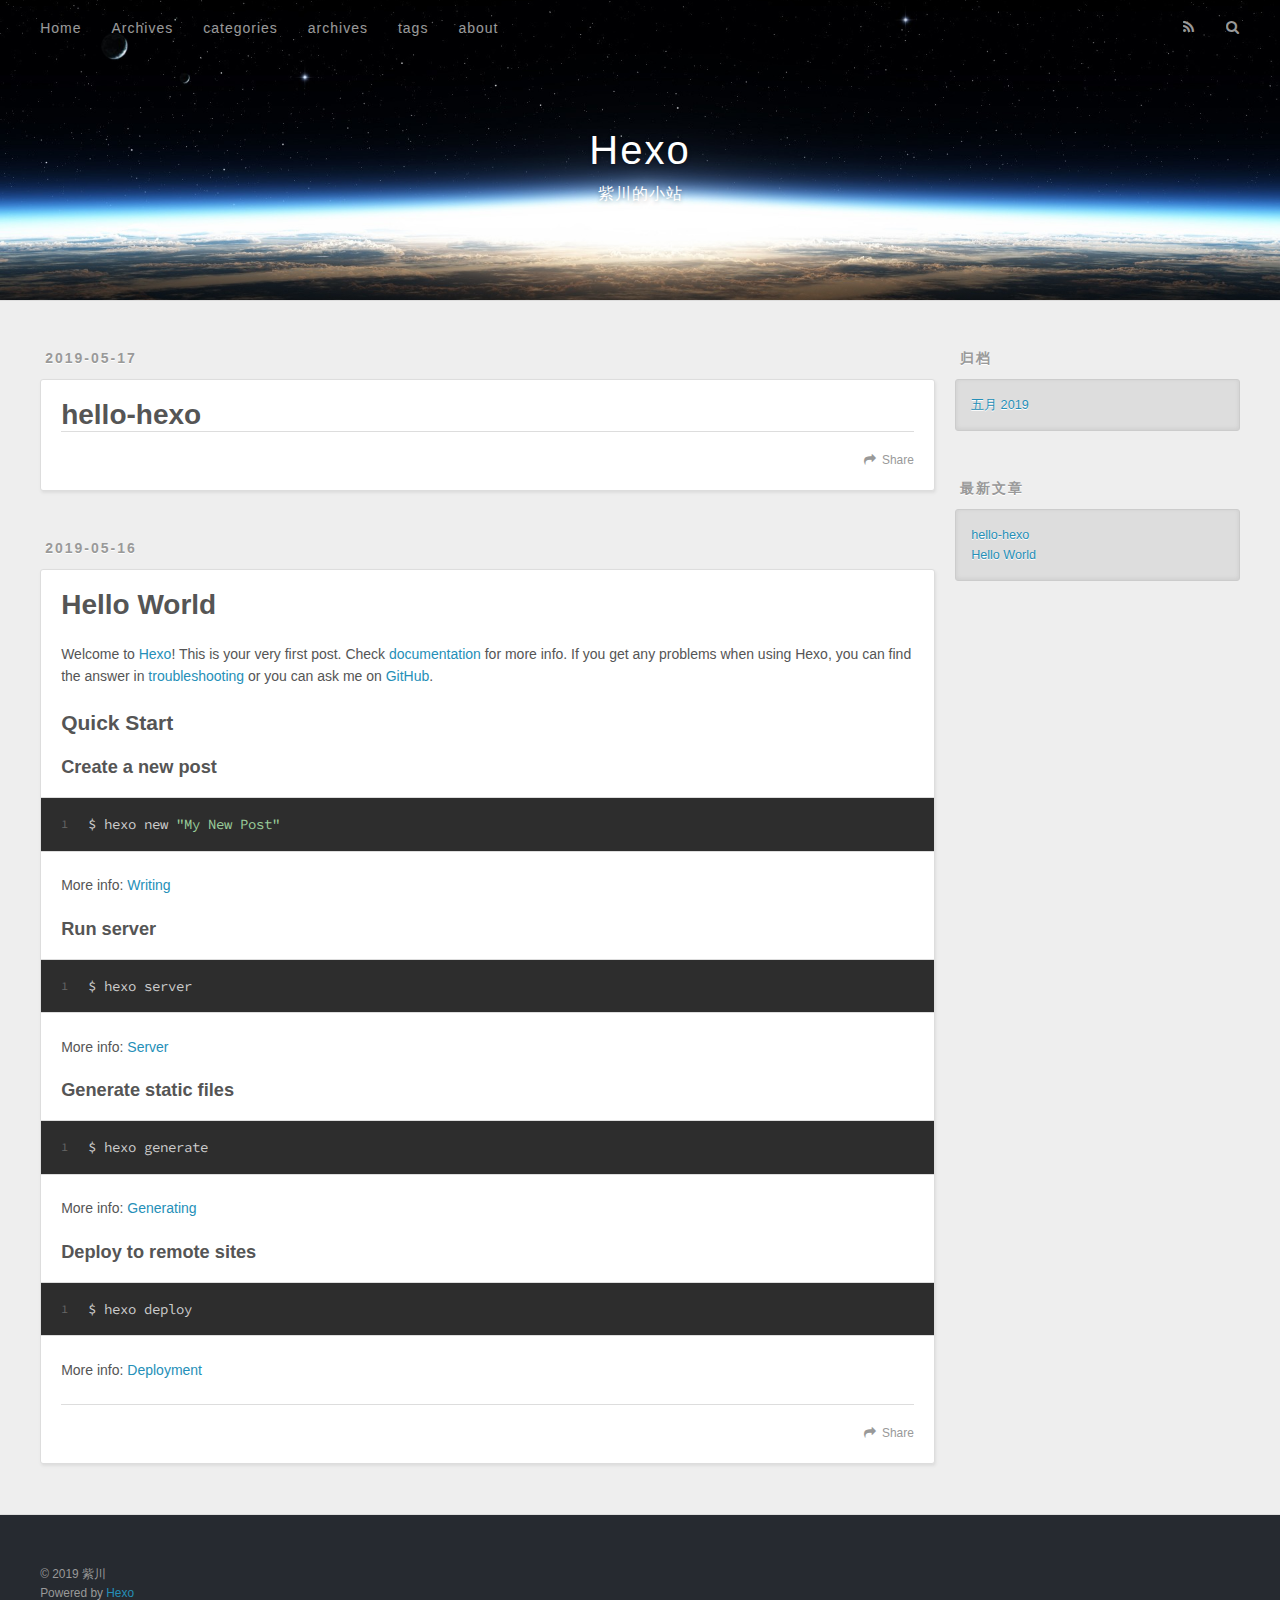
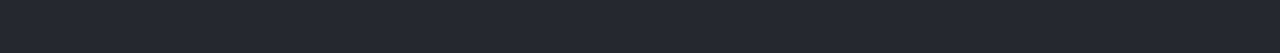
==== index.html @ abe9662c "Site update at 2019-05-17 00:12:41" ====
<!DOCTYPE html>
<html>
<head><meta name="generator" content="Hexo 3.8.0">
  <meta charset="utf-8">
  

  
  <title>Hexo</title>
  <meta name="viewport" content="width=device-width, initial-scale=1, maximum-scale=1">
  <meta name="description" content="学习使我快乐(懒惰)">
<meta property="og:type" content="website">
<meta property="og:title" content="Hexo">
<meta property="og:url" content="http://xox.moe/index.html">
<meta property="og:site_name" content="Hexo">
<meta property="og:description" content="学习使我快乐(懒惰)">
<meta property="og:locale" content="zh-CN">
<meta name="twitter:card" content="summary">
<meta name="twitter:title" content="Hexo">
<meta name="twitter:description" content="学习使我快乐(懒惰)">
  
    <link rel="alternate" href="/atom.xml" title="Hexo" type="application/atom+xml">
  
  
    <link rel="icon" href="/favicon.png">
  
  
    <link href="//fonts.googleapis.com/css?family=Source+Code+Pro" rel="stylesheet" type="text/css">
  
  <link rel="stylesheet" href="/css/style.css">
</head>
</html>
<body>
  <div id="container">
    <div id="wrap">
      <header id="header">
  <div id="banner"></div>
  <div id="header-outer" class="outer">
    <div id="header-title" class="inner">
      <h1 id="logo-wrap">
        <a href="/" id="logo">Hexo</a>
      </h1>
      
        <h2 id="subtitle-wrap">
          <a href="/" id="subtitle">紫川的小站</a>
        </h2>
      
    </div>
    <div id="header-inner" class="inner">
      <nav id="main-nav">
        <a id="main-nav-toggle" class="nav-icon"></a>
        
          <a class="main-nav-link" href="/ || home">Home</a>
        
          <a class="main-nav-link" href="/archives">Archives</a>
        
          <a class="main-nav-link" href="/categories/ || th">categories</a>
        
          <a class="main-nav-link" href="/archives/ || archive">archives</a>
        
          <a class="main-nav-link" href="/tags/ || tags">tags</a>
        
          <a class="main-nav-link" href="/about/ || user">about</a>
        
      </nav>
      <nav id="sub-nav">
        
          <a id="nav-rss-link" class="nav-icon" href="/atom.xml" title="RSS Feed"></a>
        
        <a id="nav-search-btn" class="nav-icon" title="搜索"></a>
      </nav>
      <div id="search-form-wrap">
        <form action="//google.com/search" method="get" accept-charset="UTF-8" class="search-form"><input type="search" name="q" class="search-form-input" placeholder="Search"><button type="submit" class="search-form-submit">&#xF002;</button><input type="hidden" name="sitesearch" value="http://xox.moe"></form>
      </div>
    </div>
  </div>
</header>
      <div class="outer">
        <section id="main">
  
    <article id="post-hello-hexo" class="article article-type-post" itemscope itemprop="blogPost">
  <div class="article-meta">
    <a href="/2019/05/17/hello-hexo/" class="article-date">
  <time datetime="2019-05-16T16:06:07.000Z" itemprop="datePublished">2019-05-17</time>
</a>
    
  </div>
  <div class="article-inner">
    
    
      <header class="article-header">
        
  
    <h1 itemprop="name">
      <a class="article-title" href="/2019/05/17/hello-hexo/">hello-hexo</a>
    </h1>
  

      </header>
    
    <div class="article-entry" itemprop="articleBody">
      
        
      
    </div>
    <footer class="article-footer">
      <a data-url="http://xox.moe/2019/05/17/hello-hexo/" data-id="cjvquk1fi00008oukv63yo8vq" class="article-share-link">Share</a>
      
      
    </footer>
  </div>
  
</article>


  
    <article id="post-hello-world" class="article article-type-post" itemscope itemprop="blogPost">
  <div class="article-meta">
    <a href="/2019/05/16/hello-world/" class="article-date">
  <time datetime="2019-05-16T15:53:21.423Z" itemprop="datePublished">2019-05-16</time>
</a>
    
  </div>
  <div class="article-inner">
    
    
      <header class="article-header">
        
  
    <h1 itemprop="name">
      <a class="article-title" href="/2019/05/16/hello-world/">Hello World</a>
    </h1>
  

      </header>
    
    <div class="article-entry" itemprop="articleBody">
      
        <p>Welcome to <a href="https://hexo.io/" target="_blank" rel="noopener">Hexo</a>! This is your very first post. Check <a href="https://hexo.io/docs/" target="_blank" rel="noopener">documentation</a> for more info. If you get any problems when using Hexo, you can find the answer in <a href="https://hexo.io/docs/troubleshooting.html" target="_blank" rel="noopener">troubleshooting</a> or you can ask me on <a href="https://github.com/hexojs/hexo/issues" target="_blank" rel="noopener">GitHub</a>.</p>
<h2 id="Quick-Start"><a href="#Quick-Start" class="headerlink" title="Quick Start"></a>Quick Start</h2><h3 id="Create-a-new-post"><a href="#Create-a-new-post" class="headerlink" title="Create a new post"></a>Create a new post</h3><figure class="highlight bash"><table><tr><td class="gutter"><pre><span class="line">1</span><br></pre></td><td class="code"><pre><span class="line">$ hexo new <span class="string">"My New Post"</span></span><br></pre></td></tr></table></figure>
<p>More info: <a href="https://hexo.io/docs/writing.html" target="_blank" rel="noopener">Writing</a></p>
<h3 id="Run-server"><a href="#Run-server" class="headerlink" title="Run server"></a>Run server</h3><figure class="highlight bash"><table><tr><td class="gutter"><pre><span class="line">1</span><br></pre></td><td class="code"><pre><span class="line">$ hexo server</span><br></pre></td></tr></table></figure>
<p>More info: <a href="https://hexo.io/docs/server.html" target="_blank" rel="noopener">Server</a></p>
<h3 id="Generate-static-files"><a href="#Generate-static-files" class="headerlink" title="Generate static files"></a>Generate static files</h3><figure class="highlight bash"><table><tr><td class="gutter"><pre><span class="line">1</span><br></pre></td><td class="code"><pre><span class="line">$ hexo generate</span><br></pre></td></tr></table></figure>
<p>More info: <a href="https://hexo.io/docs/generating.html" target="_blank" rel="noopener">Generating</a></p>
<h3 id="Deploy-to-remote-sites"><a href="#Deploy-to-remote-sites" class="headerlink" title="Deploy to remote sites"></a>Deploy to remote sites</h3><figure class="highlight bash"><table><tr><td class="gutter"><pre><span class="line">1</span><br></pre></td><td class="code"><pre><span class="line">$ hexo deploy</span><br></pre></td></tr></table></figure>
<p>More info: <a href="https://hexo.io/docs/deployment.html" target="_blank" rel="noopener">Deployment</a></p>

      
    </div>
    <footer class="article-footer">
      <a data-url="http://xox.moe/2019/05/16/hello-world/" data-id="cjvquk1h000018ouktpkksl3m" class="article-share-link">Share</a>
      
      
    </footer>
  </div>
  
</article>


  


</section>
        
          <aside id="sidebar">
  
    

  
    

  
    
  
    
  <div class="widget-wrap">
    <h3 class="widget-title">归档</h3>
    <div class="widget">
      <ul class="archive-list"><li class="archive-list-item"><a class="archive-list-link" href="/archives/2019/05/">五月 2019</a></li></ul>
    </div>
  </div>


  
    
  <div class="widget-wrap">
    <h3 class="widget-title">最新文章</h3>
    <div class="widget">
      <ul>
        
          <li>
            <a href="/2019/05/17/hello-hexo/">hello-hexo</a>
          </li>
        
          <li>
            <a href="/2019/05/16/hello-world/">Hello World</a>
          </li>
        
      </ul>
    </div>
  </div>

  
</aside>
        
      </div>
      <footer id="footer">
  
  <div class="outer">
    <div id="footer-info" class="inner">
      &copy; 2019 紫川<br>
      Powered by <a href="http://hexo.io/" target="_blank">Hexo</a>
    </div>
  </div>
</footer>
    </div>
    <nav id="mobile-nav">
  
    <a href="/ || home" class="mobile-nav-link">Home</a>
  
    <a href="/archives" class="mobile-nav-link">Archives</a>
  
    <a href="/categories/ || th" class="mobile-nav-link">categories</a>
  
    <a href="/archives/ || archive" class="mobile-nav-link">archives</a>
  
    <a href="/tags/ || tags" class="mobile-nav-link">tags</a>
  
    <a href="/about/ || user" class="mobile-nav-link">about</a>
  
</nav>
    

<script src="//ajax.googleapis.com/ajax/libs/jquery/2.0.3/jquery.min.js"></script>


  <link rel="stylesheet" href="/fancybox/jquery.fancybox.css">
  <script src="/fancybox/jquery.fancybox.pack.js"></script>


<script src="/js/script.js"></script>



  </div>
</body>
</html>
---- css/style.css ----
body {
  width: 100%;
}
body:before,
body:after {
  content: "";
  display: table;
}
body:after {
  clear: both;
}
html,
body,
div,
span,
applet,
object,
iframe,
h1,
h2,
h3,
h4,
h5,
h6,
p,
blockquote,
pre,
a,
abbr,
acronym,
address,
big,
cite,
code,
del,
dfn,
em,
img,
ins,
kbd,
q,
s,
samp,
small,
strike,
strong,
sub,
sup,
tt,
var,
dl,
dt,
dd,
ol,
ul,
li,
fieldset,
form,
label,
legend,
table,
caption,
tbody,
tfoot,
thead,
tr,
th,
td {
  margin: 0;
  padding: 0;
  border: 0;
  outline: 0;
  font-weight: inherit;
  font-style: inherit;
  font-family: inherit;
  font-size: 100%;
  vertical-align: baseline;
}
body {
  line-height: 1;
  color: #000;
  background: #fff;
}
ol,
ul {
  list-style: none;
}
table {
  border-collapse: separate;
  border-spacing: 0;
  vertical-align: middle;
}
caption,
th,
td {
  text-align: left;
  font-weight: normal;
  vertical-align: middle;
}
a img {
  border: none;
}
input,
button {
  margin: 0;
  padding: 0;
}
input::-moz-focus-inner,
button::-moz-focus-inner {
  border: 0;
  padding: 0;
}
@font-face {
  font-family: FontAwesome;
  font-style: normal;
  font-weight: normal;
  src: url("fonts/fontawesome-webfont.eot?v=#4.0.3");
  src: url("fonts/fontawesome-webfont.eot?#iefix&v=#4.0.3") format("embedded-opentype"), url("fonts/fontawesome-webfont.woff?v=#4.0.3") format("woff"), url("fonts/fontawesome-webfont.ttf?v=#4.0.3") format("truetype"), url("fonts/fontawesome-webfont.svg#fontawesomeregular?v=#4.0.3") format("svg");
}
html,
body,
#container {
  height: 100%;
}
body {
  background: #eee;
  font: 14px -apple-system, BlinkMacSystemFont, "Segoe UI", "Roboto", "Oxygen", "Ubuntu", "Cantarell", "Fira Sans", "Droid Sans", "Helvetica Neue", sans-serif;
  -webkit-text-size-adjust: 100%;
}
.outer {
  max-width: 1220px;
  margin: 0 auto;
  padding: 0 20px;
}
.outer:before,
.outer:after {
  content: "";
  display: table;
}
.outer:after {
  clear: both;
}
.inner {
  display: inline;
  float: left;
  width: 98.33333333333333%;
  margin: 0 0.833333333333333%;
}
.left,
.alignleft {
  float: left;
}
.right,
.alignright {
  float: right;
}
.clear {
  clear: both;
}
#container {
  position: relative;
}
.mobile-nav-on {
  overflow: hidden;
}
#wrap {
  height: 100%;
  width: 100%;
  position: absolute;
  top: 0;
  left: 0;
  -webkit-transition: 0.2s ease-out;
  -moz-transition: 0.2s ease-out;
  -ms-transition: 0.2s ease-out;
  transition: 0.2s ease-out;
  z-index: 1;
  background: #eee;
}
.mobile-nav-on #wrap {
  left: 280px;
}
@media screen and (min-width: 768px) {
  #main {
    display: inline;
    float: left;
    width: 73.33333333333333%;
    margin: 0 0.833333333333333%;
  }
}
.article-date,
.article-category-link,
.archive-year,
.widget-title {
  text-decoration: none;
  text-transform: uppercase;
  letter-spacing: 2px;
  color: #999;
  margin-bottom: 1em;
  margin-left: 5px;
  line-height: 1em;
  text-shadow: 0 1px #fff;
  font-weight: bold;
}
.article-inner,
.archive-article-inner {
  background: #fff;
  -webkit-box-shadow: 1px 2px 3px #ddd;
  box-shadow: 1px 2px 3px #ddd;
  border: 1px solid #ddd;
  border-radius: 3px;
}
.article-entry h1,
.widget h1 {
  font-size: 2em;
}
.article-entry h2,
.widget h2 {
  font-size: 1.5em;
}
.article-entry h3,
.widget h3 {
  font-size: 1.3em;
}
.article-entry h4,
.widget h4 {
  font-size: 1.2em;
}
.article-entry h5,
.widget h5 {
  font-size: 1em;
}
.article-entry h6,
.widget h6 {
  font-size: 1em;
  color: #999;
}
.article-entry hr,
.widget hr {
  border: 1px dashed #ddd;
}
.article-entry strong,
.widget strong {
  font-weight: bold;
}
.article-entry em,
.widget em,
.article-entry cite,
.widget cite {
  font-style: italic;
}
.article-entry sup,
.widget sup,
.article-entry sub,
.widget sub {
  font-size: 0.75em;
  line-height: 0;
  position: relative;
  vertical-align: baseline;
}
.article-entry sup,
.widget sup {
  top: -0.5em;
}
.article-entry sub,
.widget sub {
  bottom: -0.2em;
}
.article-entry small,
.widget small {
  font-size: 0.85em;
}
.article-entry acronym,
.widget acronym,
.article-entry abbr,
.widget abbr {
  border-bottom: 1px dotted;
}
.article-entry ul,
.widget ul,
.article-entry ol,
.widget ol,
.article-entry dl,
.widget dl {
  margin: 0 20px;
  line-height: 1.6em;
}
.article-entry ul ul,
.widget ul ul,
.article-entry ol ul,
.widget ol ul,
.article-entry ul ol,
.widget ul ol,
.article-entry ol ol,
.widget ol ol {
  margin-top: 0;
  margin-bottom: 0;
}
.article-entry ul,
.widget ul {
  list-style: disc;
}
.article-entry ol,
.widget ol {
  list-style: decimal;
}
.article-entry dt,
.widget dt {
  font-weight: bold;
}
#header {
  height: 300px;
  position: relative;
  border-bottom: 1px solid #ddd;
}
#header:before,
#header:after {
  content: "";
  position: absolute;
  left: 0;
  right: 0;
  height: 40px;
}
#header:before {
  top: 0;
  background: -webkit-linear-gradient(rgba(0,0,0,0.2), transparent);
  background: -moz-linear-gradient(rgba(0,0,0,0.2), transparent);
  background: -ms-linear-gradient(rgba(0,0,0,0.2), transparent);
  background: linear-gradient(rgba(0,0,0,0.2), transparent);
}
#header:after {
  bottom: 0;
  background: -webkit-linear-gradient(transparent, rgba(0,0,0,0.2));
  background: -moz-linear-gradient(transparent, rgba(0,0,0,0.2));
  background: -ms-linear-gradient(transparent, rgba(0,0,0,0.2));
  background: linear-gradient(transparent, rgba(0,0,0,0.2));
}
#header-outer {
  height: 100%;
  position: relative;
}
#header-inner {
  position: relative;
  overflow: hidden;
}
#banner {
  position: absolute;
  top: 0;
  left: 0;
  width: 100%;
  height: 100%;
  background: url("images/banner.jpg") center #000;
  -webkit-background-size: cover;
  -moz-background-size: cover;
  background-size: cover;
  z-index: -1;
}
#header-title {
  text-align: center;
  height: 40px;
  position: absolute;
  top: 50%;
  left: 0;
  margin-top: -20px;
}
#logo,
#subtitle {
  text-decoration: none;
  color: #fff;
  font-weight: 300;
  text-shadow: 0 1px 4px rgba(0,0,0,0.3);
}
#logo {
  font-size: 40px;
  line-height: 40px;
  letter-spacing: 2px;
}
#subtitle {
  font-size: 16px;
  line-height: 16px;
  letter-spacing: 1px;
}
#subtitle-wrap {
  margin-top: 16px;
}
#main-nav {
  float: left;
  margin-left: -15px;
}
.nav-icon,
.main-nav-link {
  float: left;
  color: #fff;
  opacity: 0.6;
  text-decoration: none;
  text-shadow: 0 1px rgba(0,0,0,0.2);
  -webkit-transition: opacity 0.2s;
  -moz-transition: opacity 0.2s;
  -ms-transition: opacity 0.2s;
  transition: opacity 0.2s;
  display: block;
  padding: 20px 15px;
}
.nav-icon:hover,
.main-nav-link:hover {
  opacity: 1;
}
.nav-icon {
  font-family: FontAwesome;
  text-align: center;
  font-size: 14px;
  width: 14px;
  height: 14px;
  padding: 20px 15px;
  position: relative;
  cursor: pointer;
}
.main-nav-link {
  font-weight: 300;
  letter-spacing: 1px;
}
@media screen and (max-width: 479px) {
  .main-nav-link {
    display: none;
  }
}
#main-nav-toggle {
  display: none;
}
#main-nav-toggle:before {
  content: "\f0c9";
}
@media screen and (max-width: 479px) {
  #main-nav-toggle {
    display: block;
  }
}
#sub-nav {
  float: right;
  margin-right: -15px;
}
#nav-rss-link:before {
  content: "\f09e";
}
#nav-search-btn:before {
  content: "\f002";
}
#search-form-wrap {
  position: absolute;
  top: 15px;
  width: 150px;
  height: 30px;
  right: -150px;
  opacity: 0;
  -webkit-transition: 0.2s ease-out;
  -moz-transition: 0.2s ease-out;
  -ms-transition: 0.2s ease-out;
  transition: 0.2s ease-out;
}
#search-form-wrap.on {
  opacity: 1;
  right: 0;
}
@media screen and (max-width: 479px) {
  #search-form-wrap {
    width: 100%;
    right: -100%;
  }
}
.search-form {
  position: absolute;
  top: 0;
  left: 0;
  right: 0;
  background: #fff;
  padding: 5px 15px;
  border-radius: 15px;
  -webkit-box-shadow: 0 0 10px rgba(0,0,0,0.3);
  box-shadow: 0 0 10px rgba(0,0,0,0.3);
}
.search-form-input {
  border: none;
  background: none;
  color: #555;
  width: 100%;
  font: 13px -apple-system, BlinkMacSystemFont, "Segoe UI", "Roboto", "Oxygen", "Ubuntu", "Cantarell", "Fira Sans", "Droid Sans", "Helvetica Neue", sans-serif;
  outline: none;
}
.search-form-input::-webkit-search-results-decoration,
.search-form-input::-webkit-search-cancel-button {
  -webkit-appearance: none;
}
.search-form-submit {
  position: absolute;
  top: 50%;
  right: 10px;
  margin-top: -7px;
  font: 13px FontAwesome;
  border: none;
  background: none;
  color: #bbb;
  cursor: pointer;
}
.search-form-submit:hover,
.search-form-submit:focus {
  color: #777;
}
.article {
  margin: 50px 0;
}
.article-inner {
  overflow: hidden;
}
.article-meta:before,
.article-meta:after {
  content: "";
  display: table;
}
.article-meta:after {
  clear: both;
}
.article-date {
  float: left;
}
.article-category {
  float: left;
  line-height: 1em;
  color: #ccc;
  text-shadow: 0 1px #fff;
  margin-left: 8px;
}
.article-category:before {
  content: "\2022";
}
.article-category-link {
  margin: 0 12px 1em;
}
.article-header {
  padding: 20px 20px 0;
}
.article-title {
  text-decoration: none;
  font-size: 2em;
  font-weight: bold;
  color: #555;
  line-height: 1.1em;
  -webkit-transition: color 0.2s;
  -moz-transition: color 0.2s;
  -ms-transition: color 0.2s;
  transition: color 0.2s;
}
a.article-title:hover {
  color: #258fb8;
}
.article-entry {
  color: #555;
  padding: 0 20px;
}
.article-entry:before,
.article-entry:after {
  content: "";
  display: table;
}
.article-entry:after {
  clear: both;
}
.article-entry p,
.article-entry table {
  line-height: 1.6em;
  margin: 1.6em 0;
}
.article-entry h1,
.article-entry h2,
.article-entry h3,
.article-entry h4,
.article-entry h5,
.article-entry h6 {
  font-weight: bold;
}
.article-entry h1,
.article-entry h2,
.article-entry h3,
.article-entry h4,
.article-entry h5,
.article-entry h6 {
  line-height: 1.1em;
  margin: 1.1em 0;
}
.article-entry a {
  color: #258fb8;
  text-decoration: none;
}
.article-entry a:hover {
  text-decoration: underline;
}
.article-entry ul,
.article-entry ol,
.article-entry dl {
  margin-top: 1.6em;
  margin-bottom: 1.6em;
}
.article-entry img,
.article-entry video {
  max-width: 100%;
  height: auto;
  display: block;
  margin: auto;
}
.article-entry iframe {
  border: none;
}
.article-entry table {
  width: 100%;
  border-collapse: collapse;
  border-spacing: 0;
}
.article-entry th {
  font-weight: bold;
  border-bottom: 3px solid #ddd;
  padding-bottom: 0.5em;
}
.article-entry td {
  border-bottom: 1px solid #ddd;
  padding: 10px 0;
}
.article-entry blockquote {
  font-family: Georgia, "Times New Roman", serif;
  font-size: 1.4em;
  margin: 1.6em 20px;
  text-align: center;
}
.article-entry blockquote footer {
  font-size: 14px;
  margin: 1.6em 0;
  font-family: -apple-system, BlinkMacSystemFont, "Segoe UI", "Roboto", "Oxygen", "Ubuntu", "Cantarell", "Fira Sans", "Droid Sans", "Helvetica Neue", sans-serif;
}
.article-entry blockquote footer cite:before {
  content: "—";
  padding: 0 0.5em;
}
.article-entry .pullquote {
  text-align: left;
  width: 45%;
  margin: 0;
}
.article-entry .pullquote.left {
  margin-left: 0.5em;
  margin-right: 1em;
}
.article-entry .pullquote.right {
  margin-right: 0.5em;
  margin-left: 1em;
}
.article-entry .caption {
  color: #999;
  display: block;
  font-size: 0.9em;
  margin-top: 0.5em;
  position: relative;
  text-align: center;
}
.article-entry .video-container {
  position: relative;
  padding-top: 56.25%;
  height: 0;
  overflow: hidden;
}
.article-entry .video-container iframe,
.article-entry .video-container object,
.article-entry .video-container embed {
  position: absolute;
  top: 0;
  left: 0;
  width: 100%;
  height: 100%;
  margin-top: 0;
}
.article-more-link a {
  display: inline-block;
  line-height: 1em;
  padding: 6px 15px;
  border-radius: 15px;
  background: #eee;
  color: #999;
  text-shadow: 0 1px #fff;
  text-decoration: none;
}
.article-more-link a:hover {
  background: #258fb8;
  color: #fff;
  text-decoration: none;
  text-shadow: 0 1px #1e7293;
}
.article-footer {
  font-size: 0.85em;
  line-height: 1.6em;
  border-top: 1px solid #ddd;
  padding-top: 1.6em;
  margin: 0 20px 20px;
}
.article-footer:before,
.article-footer:after {
  content: "";
  display: table;
}
.article-footer:after {
  clear: both;
}
.article-footer a {
  color: #999;
  text-decoration: none;
}
.article-footer a:hover {
  color: #555;
}
.article-tag-list-item {
  float: left;
  margin-right: 10px;
}
.article-tag-list-link:before {
  content: "#";
}
.article-comment-link {
  float: right;
}
.article-comment-link:before {
  content: "\f075";
  font-family: FontAwesome;
  padding-right: 8px;
}
.article-share-link {
  cursor: pointer;
  float: right;
  margin-left: 20px;
}
.article-share-link:before {
  content: "\f064";
  font-family: FontAwesome;
  padding-right: 6px;
}
#article-nav {
  position: relative;
}
#article-nav:before,
#article-nav:after {
  content: "";
  display: table;
}
#article-nav:after {
  clear: both;
}
@media screen and (min-width: 768px) {
  #article-nav {
    margin: 50px 0;
  }
  #article-nav:before {
    width: 8px;
    height: 8px;
    position: absolute;
    top: 50%;
    left: 50%;
    margin-top: -4px;
    margin-left: -4px;
    content: "";
    border-radius: 50%;
    background: #ddd;
    -webkit-box-shadow: 0 1px 2px #fff;
    box-shadow: 0 1px 2px #fff;
  }
}
.article-nav-link-wrap {
  text-decoration: none;
  text-shadow: 0 1px #fff;
  color: #999;
  -webkit-box-sizing: border-box;
  -moz-box-sizing: border-box;
  box-sizing: border-box;
  margin-top: 50px;
  text-align: center;
  display: block;
}
.article-nav-link-wrap:hover {
  color: #555;
}
@media screen and (min-width: 768px) {
  .article-nav-link-wrap {
    width: 50%;
    margin-top: 0;
  }
}
@media screen and (min-width: 768px) {
  #article-nav-newer {
    float: left;
    text-align: right;
    padding-right: 20px;
  }
}
@media screen and (min-width: 768px) {
  #article-nav-older {
    float: right;
    text-align: left;
    padding-left: 20px;
  }
}
.article-nav-caption {
  text-transform: uppercase;
  letter-spacing: 2px;
  color: #ddd;
  line-height: 1em;
  font-weight: bold;
}
#article-nav-newer .article-nav-caption {
  margin-right: -2px;
}
.article-nav-title {
  font-size: 0.85em;
  line-height: 1.6em;
  margin-top: 0.5em;
}
.article-share-box {
  position: absolute;
  display: none;
  background: #fff;
  -webkit-box-shadow: 1px 2px 10px rgba(0,0,0,0.2);
  box-shadow: 1px 2px 10px rgba(0,0,0,0.2);
  border-radius: 3px;
  margin-left: -145px;
  overflow: hidden;
  z-index: 1;
}
.article-share-box.on {
  display: block;
}
.article-share-input {
  width: 100%;
  background: none;
  -webkit-box-sizing: border-box;
  -moz-box-sizing: border-box;
  box-sizing: border-box;
  font: 14px -apple-system, BlinkMacSystemFont, "Segoe UI", "Roboto", "Oxygen", "Ubuntu", "Cantarell", "Fira Sans", "Droid Sans", "Helvetica Neue", sans-serif;
  padding: 0 15px;
  color: #555;
  outline: none;
  border: 1px solid #ddd;
  border-radius: 3px 3px 0 0;
  height: 36px;
  line-height: 36px;
}
.article-share-links {
  background: #eee;
}
.article-share-links:before,
.article-share-links:after {
  content: "";
  display: table;
}
.article-share-links:after {
  clear: both;
}
.article-share-twitter,
.article-share-facebook,
.article-share-pinterest,
.article-share-google {
  width: 50px;
  height: 36px;
  display: block;
  float: left;
  position: relative;
  color: #999;
  text-shadow: 0 1px #fff;
}
.article-share-twitter:before,
.article-share-facebook:before,
.article-share-pinterest:before,
.article-share-google:before {
  font-size: 20px;
  font-family: FontAwesome;
  width: 20px;
  height: 20px;
  position: absolute;
  top: 50%;
  left: 50%;
  margin-top: -10px;
  margin-left: -10px;
  text-align: center;
}
.article-share-twitter:hover,
.article-share-facebook:hover,
.article-share-pinterest:hover,
.article-share-google:hover {
  color: #fff;
}
.article-share-twitter:before {
  content: "\f099";
}
.article-share-twitter:hover {
  background: #00aced;
  text-shadow: 0 1px #008abe;
}
.article-share-facebook:before {
  content: "\f09a";
}
.article-share-facebook:hover {
  background: #3b5998;
  text-shadow: 0 1px #2f477a;
}
.article-share-pinterest:before {
  content: "\f0d2";
}
.article-share-pinterest:hover {
  background: #cb2027;
  text-shadow: 0 1px #a21a1f;
}
.article-share-google:before {
  content: "\f0d5";
}
.article-share-google:hover {
  background: #dd4b39;
  text-shadow: 0 1px #be3221;
}
.article-gallery {
  background: #000;
  position: relative;
}
.article-gallery-photos {
  position: relative;
  overflow: hidden;
}
.article-gallery-img {
  display: none;
  max-width: 100%;
}
.article-gallery-img:first-child {
  display: block;
}
.article-gallery-img.loaded {
  position: absolute;
  display: block;
}
.article-gallery-img img {
  display: block;
  max-width: 100%;
  margin: 0 auto;
}
#comments {
  background: #fff;
  -webkit-box-shadow: 1px 2px 3px #ddd;
  box-shadow: 1px 2px 3px #ddd;
  padding: 20px;
  border: 1px solid #ddd;
  border-radius: 3px;
  margin: 50px 0;
}
#comments a {
  color: #258fb8;
}
.archives-wrap {
  margin: 50px 0;
}
.archives:before,
.archives:after {
  content: "";
  display: table;
}
.archives:after {
  clear: both;
}
.archive-year-wrap {
  margin-bottom: 1em;
}
.archives {
  -webkit-column-gap: 10px;
  -moz-column-gap: 10px;
  column-gap: 10px;
}
@media screen and (min-width: 480px) and (max-width: 767px) {
  .archives {
    -webkit-column-count: 2;
    -moz-column-count: 2;
    column-count: 2;
  }
}
@media screen and (min-width: 768px) {
  .archives {
    -webkit-column-count: 3;
    -moz-column-count: 3;
    column-count: 3;
  }
}
.archive-article {
  -webkit-column-break-inside: avoid;
  page-break-inside: avoid;
  overflow: hidden;
  break-inside: avoid-column;
}
.archive-article-inner {
  padding: 10px;
  margin-bottom: 15px;
}
.archive-article-title {
  text-decoration: none;
  font-weight: bold;
  color: #555;
  -webkit-transition: color 0.2s;
  -moz-transition: color 0.2s;
  -ms-transition: color 0.2s;
  transition: color 0.2s;
  line-height: 1.6em;
}
.archive-article-title:hover {
  color: #258fb8;
}
.archive-article-footer {
  margin-top: 1em;
}
.archive-article-date {
  color: #999;
  text-decoration: none;
  font-size: 0.85em;
  line-height: 1em;
  margin-bottom: 0.5em;
  display: block;
}
#page-nav {
  margin: 50px auto;
  background: #fff;
  -webkit-box-shadow: 1px 2px 3px #ddd;
  box-shadow: 1px 2px 3px #ddd;
  border: 1px solid #ddd;
  border-radius: 3px;
  text-align: center;
  color: #999;
  overflow: hidden;
}
#page-nav:before,
#page-nav:after {
  content: "";
  display: table;
}
#page-nav:after {
  clear: both;
}
#page-nav a,
#page-nav span {
  padding: 10px 20px;
  line-height: 1;
  height: 2ex;
}
#page-nav a {
  color: #999;
  text-decoration: none;
}
#page-nav a:hover {
  background: #999;
  color: #fff;
}
#page-nav .prev {
  float: left;
}
#page-nav .next {
  float: right;
}
#page-nav .page-number {
  display: inline-block;
}
@media screen and (max-width: 479px) {
  #page-nav .page-number {
    display: none;
  }
}
#page-nav .current {
  color: #555;
  font-weight: bold;
}
#page-nav .space {
  color: #ddd;
}
#footer {
  background: #262a30;
  padding: 50px 0;
  border-top: 1px solid #ddd;
  color: #999;
}
#footer a {
  color: #258fb8;
  text-decoration: none;
}
#footer a:hover {
  text-decoration: underline;
}
#footer-info {
  line-height: 1.6em;
  font-size: 0.85em;
}
.article-entry pre,
.article-entry .highlight {
  background: #2d2d2d;
  margin: 0 -20px;
  padding: 15px 20px;
  border-style: solid;
  border-color: #ddd;
  border-width: 1px 0;
  overflow: auto;
  color: #ccc;
  line-height: 22.400000000000002px;
}
.article-entry .highlight .gutter pre,
.article-entry .gist .gist-file .gist-data .line-numbers {
  color: #666;
  font-size: 0.85em;
}
.article-entry pre,
.article-entry code {
  font-family: "Source Code Pro", Consolas, Monaco, Menlo, Consolas, monospace;
}
.article-entry code {
  background: #eee;
  text-shadow: 0 1px #fff;
  padding: 0 0.3em;
}
.article-entry pre code {
  background: none;
  text-shadow: none;
  padding: 0;
}
.article-entry .highlight pre {
  border: none;
  margin: 0;
  padding: 0;
}
.article-entry .highlight table {
  margin: 0;
  width: auto;
}
.article-entry .highlight td {
  border: none;
  padding: 0;
}
.article-entry .highlight figcaption {
  font-size: 0.85em;
  color: #999;
  line-height: 1em;
  margin-bottom: 1em;
}
.article-entry .highlight figcaption:before,
.article-entry .highlight figcaption:after {
  content: "";
  display: table;
}
.article-entry .highlight figcaption:after {
  clear: both;
}
.article-entry .highlight figcaption a {
  float: right;
}
.article-entry .highlight .gutter pre {
  text-align: right;
  padding-right: 20px;
}
.article-entry .highlight .line {
  height: 22.400000000000002px;
}
.article-entry .highlight .line.marked {
  background: #515151;
}
.article-entry .gist {
  margin: 0 -20px;
  border-style: solid;
  border-color: #ddd;
  border-width: 1px 0;
  background: #2d2d2d;
  padding: 15px 20px 15px 0;
}
.article-entry .gist .gist-file {
  border: none;
  font-family: "Source Code Pro", Consolas, Monaco, Menlo, Consolas, monospace;
  margin: 0;
}
.article-entry .gist .gist-file .gist-data {
  background: none;
  border: none;
}
.article-entry .gist .gist-file .gist-data .line-numbers {
  background: none;
  border: none;
  padding: 0 20px 0 0;
}
.article-entry .gist .gist-file .gist-data .line-data {
  padding: 0 !important;
}
.article-entry .gist .gist-file .highlight {
  margin: 0;
  padding: 0;
  border: none;
}
.article-entry .gist .gist-file .gist-meta {
  background: #2d2d2d;
  color: #999;
  font: 0.85em -apple-system, BlinkMacSystemFont, "Segoe UI", "Roboto", "Oxygen", "Ubuntu", "Cantarell", "Fira Sans", "Droid Sans", "Helvetica Neue", sans-serif;
  text-shadow: 0 0;
  padding: 0;
  margin-top: 1em;
  margin-left: 20px;
}
.article-entry .gist .gist-file .gist-meta a {
  color: #258fb8;
  font-weight: normal;
}
.article-entry .gist .gist-file .gist-meta a:hover {
  text-decoration: underline;
}
pre .comment,
pre .title {
  color: #999;
}
pre .variable,
pre .attribute,
pre .tag,
pre .regexp,
pre .ruby .constant,
pre .xml .tag .title,
pre .xml .pi,
pre .xml .doctype,
pre .html .doctype,
pre .css .id,
pre .css .class,
pre .css .pseudo {
  color: #f2777a;
}
pre .number,
pre .preprocessor,
pre .built_in,
pre .literal,
pre .params,
pre .constant {
  color: #f99157;
}
pre .class,
pre .ruby .class .title,
pre .css .rules .attribute {
  color: #9c9;
}
pre .string,
pre .value,
pre .inheritance,
pre .header,
pre .ruby .symbol,
pre .xml .cdata {
  color: #9c9;
}
pre .css .hexcolor {
  color: #6cc;
}
pre .function,
pre .python .decorator,
pre .python .title,
pre .ruby .function .title,
pre .ruby .title .keyword,
pre .perl .sub,
pre .javascript .title,
pre .coffeescript .title {
  color: #69c;
}
pre .keyword,
pre .javascript .function {
  color: #c9c;
}
@media screen and (max-width: 479px) {
  #mobile-nav {
    position: absolute;
    top: 0;
    left: 0;
    width: 280px;
    height: 100%;
    background: #191919;
    border-right: 1px solid #fff;
  }
}
@media screen and (max-width: 479px) {
  .mobile-nav-link {
    display: block;
    color: #999;
    text-decoration: none;
    padding: 15px 20px;
    font-weight: bold;
  }
  .mobile-nav-link:hover {
    color: #fff;
  }
}
@media screen and (min-width: 768px) {
  #sidebar {
    display: inline;
    float: left;
    width: 23.333333333333332%;
    margin: 0 0.833333333333333%;
  }
}
.widget-wrap {
  margin: 50px 0;
}
.widget {
  color: #777;
  text-shadow: 0 1px #fff;
  background: #ddd;
  -webkit-box-shadow: 0 -1px 4px #ccc inset;
  box-shadow: 0 -1px 4px #ccc inset;
  border: 1px solid #ccc;
  padding: 15px;
  border-radius: 3px;
}
.widget a {
  color: #258fb8;
  text-decoration: none;
}
.widget a:hover {
  text-decoration: underline;
}
.widget ul ul,
.widget ol ul,
.widget dl ul,
.widget ul ol,
.widget ol ol,
.widget dl ol,
.widget ul dl,
.widget ol dl,
.widget dl dl {
  margin-left: 15px;
  list-style: disc;
}
.widget {
  line-height: 1.6em;
  word-wrap: break-word;
  font-size: 0.9em;
}
.widget ul,
.widget ol {
  list-style: none;
  margin: 0;
}
.widget ul ul,
.widget ol ul,
.widget ul ol,
.widget ol ol {
  margin: 0 20px;
}
.widget ul ul,
.widget ol ul {
  list-style: disc;
}
.widget ul ol,
.widget ol ol {
  list-style: decimal;
}
.category-list-count,
.tag-list-count,
.archive-list-count {
  padding-left: 5px;
  color: #999;
  font-size: 0.85em;
}
.category-list-count:before,
.tag-list-count:before,
.archive-list-count:before {
  content: "(";
}
.category-list-count:after,
.tag-list-count:after,
.archive-list-count:after {
  content: ")";
}
.tagcloud a {
  margin-right: 5px;
  display: inline-block;
}
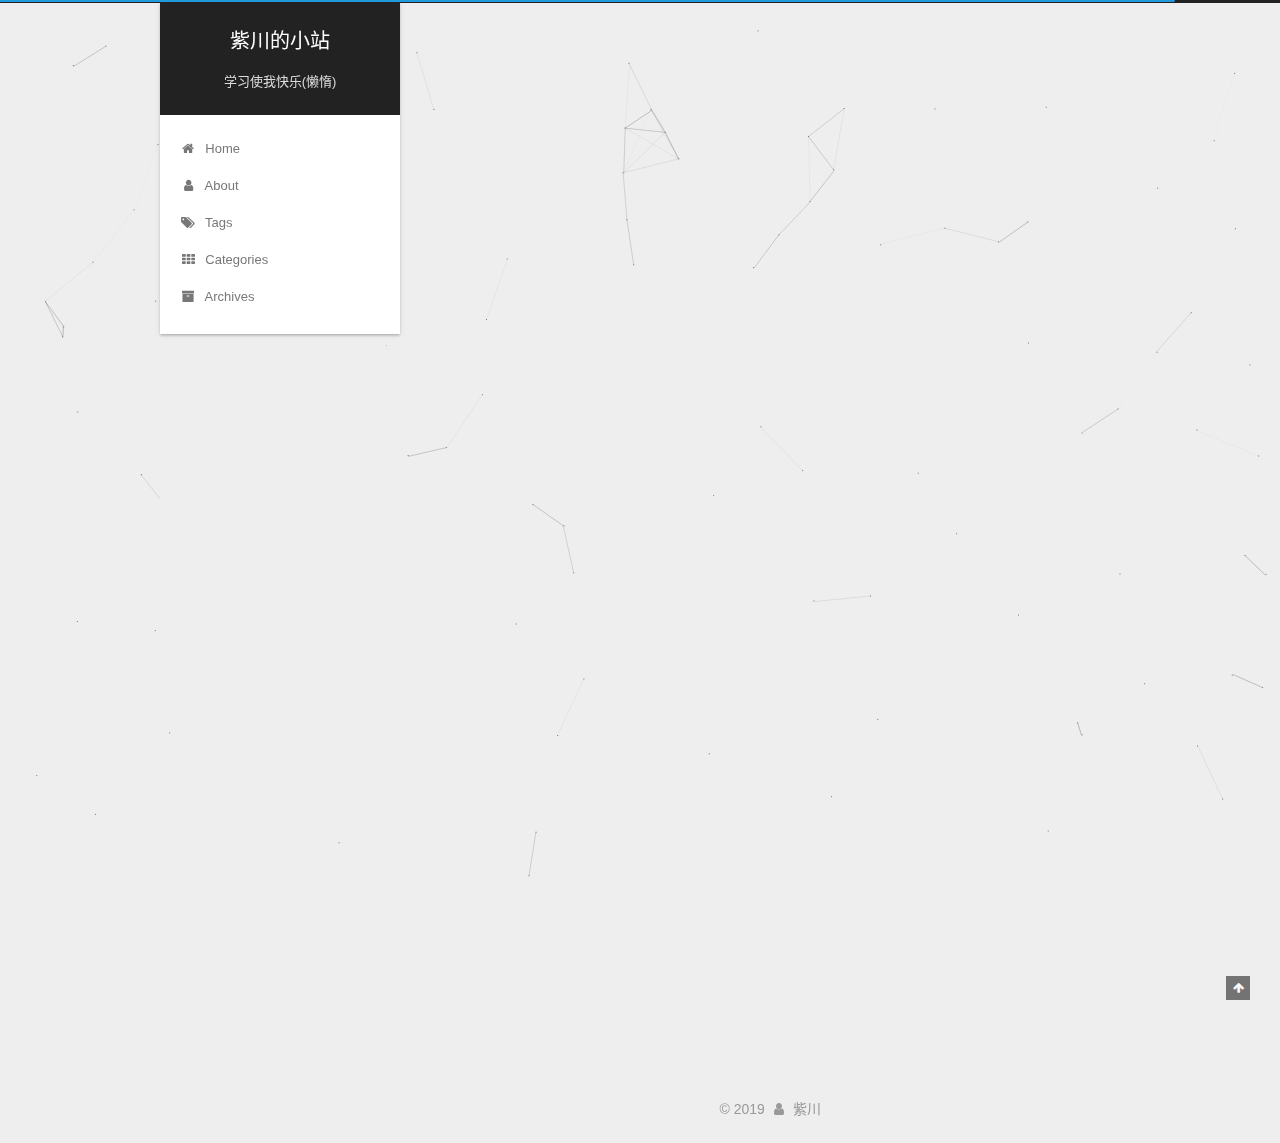
==== commit fe3b4dc2: "Site update at 2019-05-29 19:13:56" ====
--- a/index.html
+++ b/index.html
@@ -1,247 +1,977 @@
 <!DOCTYPE html>
-<html>
+
+
+
+  
+
+
+<html class="theme-next gemini use-motion" lang="zh-CN">
 <head><meta name="generator" content="Hexo 3.8.0">
-  <meta charset="utf-8">
-  
-
-  
-  <title>Hexo</title>
-  <meta name="viewport" content="width=device-width, initial-scale=1, maximum-scale=1">
-  <meta name="description" content="学习使我快乐(懒惰)">
+  <meta charset="UTF-8">
+<meta http-equiv="X-UA-Compatible" content="IE=edge">
+<meta name="viewport" content="width=device-width, initial-scale=1, maximum-scale=1">
+<meta name="theme-color" content="#222">
+
+
+
+  
+  
+    
+    
+  <script src="/lib/pace/pace.min.js?v=1.0.2"></script>
+  <link href="/lib/pace/pace-theme-minimal.min.css?v=1.0.2" rel="stylesheet">
+
+
+
+
+
+
+
+<meta http-equiv="Cache-Control" content="no-transform">
+<meta http-equiv="Cache-Control" content="no-siteapp">
+
+
+
+
+
+
+
+
+
+
+
+
+
+
+
+
+  
+  
+  <link href="/lib/fancybox/source/jquery.fancybox.css?v=2.1.5" rel="stylesheet" type="text/css">
+
+
+
+
+
+
+
+<link href="/lib/font-awesome/css/font-awesome.min.css?v=4.6.2" rel="stylesheet" type="text/css">
+
+<link href="/css/main.css?v=5.1.4" rel="stylesheet" type="text/css">
+
+
+  <link rel="apple-touch-icon" sizes="180x180" href="/images/apple-touch-icon-next.png?v=5.1.4">
+
+
+  <link rel="icon" type="image/png" sizes="32x32" href="/images/favicon-32x32-next.png?v=5.1.4">
+
+
+  <link rel="icon" type="image/png" sizes="16x16" href="/images/favicon-16x16-next.png?v=5.1.4">
+
+
+  <link rel="mask-icon" href="/images/logo.svg?v=5.1.4" color="#222">
+
+
+
+
+
+  <meta name="keywords" content="Hexo, NexT">
+
+
+
+
+
+
+
+
+
+
+<meta name="description" content="这是我的blog,用来记录一些学习的新的和其他的东西">
 <meta property="og:type" content="website">
-<meta property="og:title" content="Hexo">
+<meta property="og:title" content="紫川的小站">
 <meta property="og:url" content="http://xox.moe/index.html">
-<meta property="og:site_name" content="Hexo">
-<meta property="og:description" content="学习使我快乐(懒惰)">
+<meta property="og:site_name" content="紫川的小站">
+<meta property="og:description" content="这是我的blog,用来记录一些学习的新的和其他的东西">
 <meta property="og:locale" content="zh-CN">
 <meta name="twitter:card" content="summary">
-<meta name="twitter:title" content="Hexo">
-<meta name="twitter:description" content="学习使我快乐(懒惰)">
-  
-    <link rel="alternate" href="/atom.xml" title="Hexo" type="application/atom+xml">
-  
-  
-    <link rel="icon" href="/favicon.png">
-  
-  
-    <link href="//fonts.googleapis.com/css?family=Source+Code+Pro" rel="stylesheet" type="text/css">
-  
-  <link rel="stylesheet" href="/css/style.css">
+<meta name="twitter:title" content="紫川的小站">
+<meta name="twitter:description" content="这是我的blog,用来记录一些学习的新的和其他的东西">
+
+
+
+<script type="text/javascript" id="hexo.configurations">
+  var NexT = window.NexT || {};
+  var CONFIG = {
+    root: '/',
+    scheme: 'Gemini',
+    version: '5.1.4',
+    sidebar: {"position":"left","display":"post","offset":12,"b2t":false,"scrollpercent":false,"onmobile":false},
+    fancybox: true,
+    tabs: true,
+    motion: {"enable":true,"async":false,"transition":{"post_block":"fadeIn","post_header":"slideDownIn","post_body":"slideDownIn","coll_header":"slideLeftIn","sidebar":"slideUpIn"}},
+    duoshuo: {
+      userId: '0',
+      author: 'Author'
+    },
+    algolia: {
+      applicationID: '',
+      apiKey: '',
+      indexName: '',
+      hits: {"per_page":10},
+      labels: {"input_placeholder":"Search for Posts","hits_empty":"We didn't find any results for the search: ${query}","hits_stats":"${hits} results found in ${time} ms"}
+    }
+  };
+</script>
+
+
+
+  <link rel="canonical" href="http://xox.moe/">
+
+
+
+
+
+  <title>紫川的小站</title>
+  
+
+
+
+
+
+
+
+
 </head>
-</html>
-<body>
-  <div id="container">
-    <div id="wrap">
-      <header id="header">
-  <div id="banner"></div>
-  <div id="header-outer" class="outer">
-    <div id="header-title" class="inner">
-      <h1 id="logo-wrap">
-        <a href="/" id="logo">Hexo</a>
-      </h1>
-      
-        <h2 id="subtitle-wrap">
-          <a href="/" id="subtitle">紫川的小站</a>
-        </h2>
-      
+
+<body itemscope itemtype="http://schema.org/WebPage" lang="zh-CN">
+
+  
+  
+    
+  
+
+  <div class="container sidebar-position-left 
+  page-home">
+    <div class="headband"></div>
+
+    <header id="header" class="header" itemscope itemtype="http://schema.org/WPHeader">
+      <div class="header-inner"><div class="site-brand-wrapper">
+  <div class="site-meta ">
+    
+
+    <div class="custom-logo-site-title">
+      <a href="/" class="brand" rel="start">
+        <span class="logo-line-before"><i></i></span>
+        <span class="site-title">紫川的小站</span>
+        <span class="logo-line-after"><i></i></span>
+      </a>
     </div>
-    <div id="header-inner" class="inner">
-      <nav id="main-nav">
-        <a id="main-nav-toggle" class="nav-icon"></a>
-        
-          <a class="main-nav-link" href="/ || home">Home</a>
-        
-          <a class="main-nav-link" href="/archives">Archives</a>
-        
-          <a class="main-nav-link" href="/categories/ || th">categories</a>
-        
-          <a class="main-nav-link" href="/archives/ || archive">archives</a>
-        
-          <a class="main-nav-link" href="/tags/ || tags">tags</a>
-        
-          <a class="main-nav-link" href="/about/ || user">about</a>
-        
-      </nav>
-      <nav id="sub-nav">
-        
-          <a id="nav-rss-link" class="nav-icon" href="/atom.xml" title="RSS Feed"></a>
-        
-        <a id="nav-search-btn" class="nav-icon" title="搜索"></a>
-      </nav>
-      <div id="search-form-wrap">
-        <form action="//google.com/search" method="get" accept-charset="UTF-8" class="search-form"><input type="search" name="q" class="search-form-input" placeholder="Search"><button type="submit" class="search-form-submit">&#xF002;</button><input type="hidden" name="sitesearch" value="http://xox.moe"></form>
-      </div>
+      
+        <p class="site-subtitle">学习使我快乐(懒惰)</p>
+      
+  </div>
+
+  <div class="site-nav-toggle">
+    <button>
+      <span class="btn-bar"></span>
+      <span class="btn-bar"></span>
+      <span class="btn-bar"></span>
+    </button>
+  </div>
+</div>
+
+<nav class="site-nav">
+  
+
+  
+    <ul id="menu" class="menu">
+      
+        
+        <li class="menu-item menu-item-home">
+          <a href="/" rel="section">
+            
+              <i class="menu-item-icon fa fa-fw fa-home"></i> <br>
+            
+            Home
+          </a>
+        </li>
+      
+        
+        <li class="menu-item menu-item-about">
+          <a href="/about/" rel="section">
+            
+              <i class="menu-item-icon fa fa-fw fa-user"></i> <br>
+            
+            About
+          </a>
+        </li>
+      
+        
+        <li class="menu-item menu-item-tags">
+          <a href="/tags/" rel="section">
+            
+              <i class="menu-item-icon fa fa-fw fa-tags"></i> <br>
+            
+            Tags
+          </a>
+        </li>
+      
+        
+        <li class="menu-item menu-item-categories">
+          <a href="/categories/" rel="section">
+            
+              <i class="menu-item-icon fa fa-fw fa-th"></i> <br>
+            
+            Categories
+          </a>
+        </li>
+      
+        
+        <li class="menu-item menu-item-archives">
+          <a href="/archives/" rel="section">
+            
+              <i class="menu-item-icon fa fa-fw fa-archive"></i> <br>
+            
+            Archives
+          </a>
+        </li>
+      
+
+      
+    </ul>
+  
+
+  
+</nav>
+
+
+
+ </div>
+    </header>
+
+    <main id="main" class="main">
+      <div class="main-inner">
+        <div class="content-wrap">
+          <div id="content" class="content">
+            
+  <section id="posts" class="posts-expand">
+    
+      
+
+  
+
+  
+  
+  
+
+  <article class="post post-type-normal" itemscope itemtype="http://schema.org/Article">
+  
+  
+  
+  <div class="post-block">
+    <link itemprop="mainEntityOfPage" href="http://xox.moe/2019/05/29/Java核心技术第四章/">
+
+    <span hidden itemprop="author" itemscope itemtype="http://schema.org/Person">
+      <meta itemprop="name" content="紫川">
+      <meta itemprop="description" content>
+      <meta itemprop="image" content="/images/header.jpg">
+    </span>
+
+    <span hidden itemprop="publisher" itemscope itemtype="http://schema.org/Organization">
+      <meta itemprop="name" content="紫川的小站">
+    </span>
+
+    
+      <header class="post-header">
+
+        
+        
+          <h1 class="post-title" itemprop="name headline">
+                
+                <a class="post-title-link" href="/2019/05/29/Java核心技术第四章/" itemprop="url">Java核心技术第四章</a></h1>
+        
+
+        <div class="post-meta">
+          <span class="post-time">
+            
+              <span class="post-meta-item-icon">
+                <i class="fa fa-calendar-o"></i>
+              </span>
+              
+                <span class="post-meta-item-text">Posted on</span>
+              
+              <time title="Post created" itemprop="dateCreated datePublished" datetime="2019-05-29T19:11:01+08:00">
+                2019-05-29
+              </time>
+            
+
+            
+
+            
+          </span>
+
+          
+
+          
+            
+          
+
+          
+          
+
+          
+
+          
+
+          
+
+        </div>
+      </header>
+    
+
+    
+    
+    
+    <div class="post-body" itemprop="articleBody">
+
+      
+      
+
+      
+        
+          
+          Java核心技术总结本篇文章只记录一些我觉得新奇，以前没听过的东西，其余的已经使用熟练的东西可能不会被记录
+
+第四章 对象与类类之间的关系最常见的
+
+依赖 use-a
+聚合 has-a
+继承 is-a
+
+还有 接口实现，关联和直接关联。 这个在UML中有讲 需要记忆这些关系分别对应的箭头的关系
+更改器与访问器方法mutator method and accessor method
+大致意思就是 更
+          ...
+          <!--noindex-->
+          <div class="post-button text-center">
+            <a class="btn" href="/2019/05/29/Java核心技术第四章/#more" rel="contents">
+              Read more &raquo;
+            </a>
+          </div>
+          <!--/noindex-->
+        
+      
+    </div>
+    
+    
+    
+
+    
+
+    
+  
+
+
+    
+
+    
+
+    <footer class="post-footer">
+      
+
+      
+
+      
+
+      
+      
+        <div class="post-eof"></div>
+      
+    </footer>
+  </div>
+  
+  
+  
+  </article>
+
+
+    
+      
+
+  
+
+  
+  
+  
+
+  <article class="post post-type-normal" itemscope itemtype="http://schema.org/Article">
+  
+  
+  
+  <div class="post-block">
+    <link itemprop="mainEntityOfPage" href="http://xox.moe/2019/05/17/hello-hexo/">
+
+    <span hidden itemprop="author" itemscope itemtype="http://schema.org/Person">
+      <meta itemprop="name" content="紫川">
+      <meta itemprop="description" content>
+      <meta itemprop="image" content="/images/header.jpg">
+    </span>
+
+    <span hidden itemprop="publisher" itemscope itemtype="http://schema.org/Organization">
+      <meta itemprop="name" content="紫川的小站">
+    </span>
+
+    
+      <header class="post-header">
+
+        
+        
+          <h1 class="post-title" itemprop="name headline">
+                
+                <a class="post-title-link" href="/2019/05/17/hello-hexo/" itemprop="url">hello-hexo</a></h1>
+        
+
+        <div class="post-meta">
+          <span class="post-time">
+            
+              <span class="post-meta-item-icon">
+                <i class="fa fa-calendar-o"></i>
+              </span>
+              
+                <span class="post-meta-item-text">Posted on</span>
+              
+              <time title="Post created" itemprop="dateCreated datePublished" datetime="2019-05-17T00:06:07+08:00">
+                2019-05-17
+              </time>
+            
+
+            
+
+            
+          </span>
+
+          
+
+          
+            
+          
+
+          
+          
+
+          
+
+          
+
+          
+
+        </div>
+      </header>
+    
+
+    
+    
+    
+    <div class="post-body" itemprop="articleBody">
+
+      
+      
+
+      
+        
+          
+          标题所见即所得  舒服
+添加图片测试
+
+
+          
+          <!--noindex-->
+          <div class="post-button text-center">
+            <a class="btn" href="/2019/05/17/hello-hexo/#more" rel="contents">
+              Read more &raquo;
+            </a>
+          </div>
+          <!--/noindex-->
+        
+      
+    </div>
+    
+    
+    
+
+    
+
+    
+  
+
+
+    
+
+    
+
+    <footer class="post-footer">
+      
+
+      
+
+      
+
+      
+      
+        <div class="post-eof"></div>
+      
+    </footer>
+  </div>
+  
+  
+  
+  </article>
+
+
+    
+      
+
+  
+
+  
+  
+  
+
+  <article class="post post-type-normal" itemscope itemtype="http://schema.org/Article">
+  
+  
+  
+  <div class="post-block">
+    <link itemprop="mainEntityOfPage" href="http://xox.moe/2019/05/16/hello-world/">
+
+    <span hidden itemprop="author" itemscope itemtype="http://schema.org/Person">
+      <meta itemprop="name" content="紫川">
+      <meta itemprop="description" content>
+      <meta itemprop="image" content="/images/header.jpg">
+    </span>
+
+    <span hidden itemprop="publisher" itemscope itemtype="http://schema.org/Organization">
+      <meta itemprop="name" content="紫川的小站">
+    </span>
+
+    
+      <header class="post-header">
+
+        
+        
+          <h1 class="post-title" itemprop="name headline">
+                
+                <a class="post-title-link" href="/2019/05/16/hello-world/" itemprop="url">Hello World</a></h1>
+        
+
+        <div class="post-meta">
+          <span class="post-time">
+            
+              <span class="post-meta-item-icon">
+                <i class="fa fa-calendar-o"></i>
+              </span>
+              
+                <span class="post-meta-item-text">Posted on</span>
+              
+              <time title="Post created" itemprop="dateCreated datePublished" datetime="2019-05-16T23:53:21+08:00">
+                2019-05-16
+              </time>
+            
+
+            
+
+            
+          </span>
+
+          
+
+          
+            
+          
+
+          
+          
+
+          
+
+          
+
+          
+
+        </div>
+      </header>
+    
+
+    
+    
+    
+    <div class="post-body" itemprop="articleBody">
+
+      
+      
+
+      
+        
+          
+          Welcome to Hexo! This is your very first post. Check documentation for more info. If you get any problems when using Hexo, you can find the answer in troubleshooting or you can ask me on GitHub.
+Quick
+          ...
+          <!--noindex-->
+          <div class="post-button text-center">
+            <a class="btn" href="/2019/05/16/hello-world/#more" rel="contents">
+              Read more &raquo;
+            </a>
+          </div>
+          <!--/noindex-->
+        
+      
+    </div>
+    
+    
+    
+
+    
+
+    
+  
+
+
+    
+
+    
+
+    <footer class="post-footer">
+      
+
+      
+
+      
+
+      
+      
+        <div class="post-eof"></div>
+      
+    </footer>
+  </div>
+  
+  
+  
+  </article>
+
+
+    
+  </section>
+
+  
+
+
+          </div>
+          
+
+
+          
+
+        </div>
+        
+          
+  
+  <div class="sidebar-toggle">
+    <div class="sidebar-toggle-line-wrap">
+      <span class="sidebar-toggle-line sidebar-toggle-line-first"></span>
+      <span class="sidebar-toggle-line sidebar-toggle-line-middle"></span>
+      <span class="sidebar-toggle-line sidebar-toggle-line-last"></span>
     </div>
   </div>
-</header>
-      <div class="outer">
-        <section id="main">
-  
-    <article id="post-hello-hexo" class="article article-type-post" itemscope itemprop="blogPost">
-  <div class="article-meta">
-    <a href="/2019/05/17/hello-hexo/" class="article-date">
-  <time datetime="2019-05-16T16:06:07.000Z" itemprop="datePublished">2019-05-17</time>
-</a>
-    
+
+  <aside id="sidebar" class="sidebar">
+    
+    <div class="sidebar-inner">
+
+      
+
+      
+
+      <section class="site-overview-wrap sidebar-panel sidebar-panel-active">
+        <div class="site-overview">
+          <div class="site-author motion-element" itemprop="author" itemscope itemtype="http://schema.org/Person">
+            
+              <img class="site-author-image" itemprop="image" src="/images/header.jpg" alt="紫川">
+            
+              <p class="site-author-name" itemprop="name">紫川</p>
+              <p class="site-description motion-element" itemprop="description">这是我的blog,用来记录一些学习的新的和其他的东西</p>
+          </div>
+
+          <nav class="site-state motion-element">
+
+            
+              <div class="site-state-item site-state-posts">
+              
+                <a href="/archives/">
+              
+                  <span class="site-state-item-count">3</span>
+                  <span class="site-state-item-name">posts</span>
+                </a>
+              </div>
+            
+
+            
+
+            
+              
+              
+              <div class="site-state-item site-state-tags">
+                <a href="/tags/index.html">
+                  <span class="site-state-item-count">2</span>
+                  <span class="site-state-item-name">tags</span>
+                </a>
+              </div>
+            
+
+          </nav>
+
+          
+
+          
+            <div class="links-of-author motion-element">
+                
+                  <span class="links-of-author-item">
+                    <a href="https://github.com/xox-moe" target="_blank" title="GitHub">
+                      
+                        <i class="fa fa-fw fa-github"></i>GitHub</a>
+                  </span>
+                
+                  <span class="links-of-author-item">
+                    <a href="mailto:xox.moe@outlook.com" target="_blank" title="E-Mail">
+                      
+                        <i class="fa fa-fw fa-envelope"></i>E-Mail</a>
+                  </span>
+                
+            </div>
+          
+
+          
+          
+
+          
+          
+
+          
+
+        </div>
+      </section>
+
+      
+
+      
+
+    </div>
+  </aside>
+
+
+        
+      </div>
+    </main>
+
+    <footer id="footer" class="footer">
+      <div class="footer-inner">
+        <div class="copyright">&copy; <span itemprop="copyrightYear">2019</span>
+  <span class="with-love">
+    <i class="fa fa-user"></i>
+  </span>
+  <span class="author" itemprop="copyrightHolder">紫川</span>
+
+  
+</div>
+
+<!--
+
+
+  <div class="powered-by">Powered by <a class="theme-link" target="_blank" href="https://hexo.io">Hexo</a></div>
+
+
+
+  <span class="post-meta-divider">|</span>
+
+
+
+  <div class="theme-info">Theme &mdash; <a class="theme-link" target="_blank" href="https://github.com/iissnan/hexo-theme-next">NexT.Gemini</a> v5.1.4</div>
+
+
+-->
+
+
+
+        
+
+
+
+
+
+
+
+        
+      </div>
+    </footer>
+
+    
+      <div class="back-to-top">
+        <i class="fa fa-arrow-up"></i>
+        
+      </div>
+    
+
+    
+
   </div>
-  <div class="article-inner">
-    
-    
-      <header class="article-header">
-        
-  
-    <h1 itemprop="name">
-      <a class="article-title" href="/2019/05/17/hello-hexo/">hello-hexo</a>
-    </h1>
-  
-
-      </header>
-    
-    <div class="article-entry" itemprop="articleBody">
-      
-        
-      
-    </div>
-    <footer class="article-footer">
-      <a data-url="http://xox.moe/2019/05/17/hello-hexo/" data-id="cjvquk1fi00008oukv63yo8vq" class="article-share-link">Share</a>
-      
-      
-    </footer>
-  </div>
-  
-</article>
-
-
-  
-    <article id="post-hello-world" class="article article-type-post" itemscope itemprop="blogPost">
-  <div class="article-meta">
-    <a href="/2019/05/16/hello-world/" class="article-date">
-  <time datetime="2019-05-16T15:53:21.423Z" itemprop="datePublished">2019-05-16</time>
-</a>
-    
-  </div>
-  <div class="article-inner">
-    
-    
-      <header class="article-header">
-        
-  
-    <h1 itemprop="name">
-      <a class="article-title" href="/2019/05/16/hello-world/">Hello World</a>
-    </h1>
-  
-
-      </header>
-    
-    <div class="article-entry" itemprop="articleBody">
-      
-        <p>Welcome to <a href="https://hexo.io/" target="_blank" rel="noopener">Hexo</a>! This is your very first post. Check <a href="https://hexo.io/docs/" target="_blank" rel="noopener">documentation</a> for more info. If you get any problems when using Hexo, you can find the answer in <a href="https://hexo.io/docs/troubleshooting.html" target="_blank" rel="noopener">troubleshooting</a> or you can ask me on <a href="https://github.com/hexojs/hexo/issues" target="_blank" rel="noopener">GitHub</a>.</p>
-<h2 id="Quick-Start"><a href="#Quick-Start" class="headerlink" title="Quick Start"></a>Quick Start</h2><h3 id="Create-a-new-post"><a href="#Create-a-new-post" class="headerlink" title="Create a new post"></a>Create a new post</h3><figure class="highlight bash"><table><tr><td class="gutter"><pre><span class="line">1</span><br></pre></td><td class="code"><pre><span class="line">$ hexo new <span class="string">"My New Post"</span></span><br></pre></td></tr></table></figure>
-<p>More info: <a href="https://hexo.io/docs/writing.html" target="_blank" rel="noopener">Writing</a></p>
-<h3 id="Run-server"><a href="#Run-server" class="headerlink" title="Run server"></a>Run server</h3><figure class="highlight bash"><table><tr><td class="gutter"><pre><span class="line">1</span><br></pre></td><td class="code"><pre><span class="line">$ hexo server</span><br></pre></td></tr></table></figure>
-<p>More info: <a href="https://hexo.io/docs/server.html" target="_blank" rel="noopener">Server</a></p>
-<h3 id="Generate-static-files"><a href="#Generate-static-files" class="headerlink" title="Generate static files"></a>Generate static files</h3><figure class="highlight bash"><table><tr><td class="gutter"><pre><span class="line">1</span><br></pre></td><td class="code"><pre><span class="line">$ hexo generate</span><br></pre></td></tr></table></figure>
-<p>More info: <a href="https://hexo.io/docs/generating.html" target="_blank" rel="noopener">Generating</a></p>
-<h3 id="Deploy-to-remote-sites"><a href="#Deploy-to-remote-sites" class="headerlink" title="Deploy to remote sites"></a>Deploy to remote sites</h3><figure class="highlight bash"><table><tr><td class="gutter"><pre><span class="line">1</span><br></pre></td><td class="code"><pre><span class="line">$ hexo deploy</span><br></pre></td></tr></table></figure>
-<p>More info: <a href="https://hexo.io/docs/deployment.html" target="_blank" rel="noopener">Deployment</a></p>
-
-      
-    </div>
-    <footer class="article-footer">
-      <a data-url="http://xox.moe/2019/05/16/hello-world/" data-id="cjvquk1h000018ouktpkksl3m" class="article-share-link">Share</a>
-      
-      
-    </footer>
-  </div>
-  
-</article>
-
-
-  
-
-
-</section>
-        
-          <aside id="sidebar">
-  
-    
-
-  
-    
-
-  
-    
-  
-    
-  <div class="widget-wrap">
-    <h3 class="widget-title">归档</h3>
-    <div class="widget">
-      <ul class="archive-list"><li class="archive-list-item"><a class="archive-list-link" href="/archives/2019/05/">五月 2019</a></li></ul>
-    </div>
-  </div>
-
-
-  
-    
-  <div class="widget-wrap">
-    <h3 class="widget-title">最新文章</h3>
-    <div class="widget">
-      <ul>
-        
-          <li>
-            <a href="/2019/05/17/hello-hexo/">hello-hexo</a>
-          </li>
-        
-          <li>
-            <a href="/2019/05/16/hello-world/">Hello World</a>
-          </li>
-        
-      </ul>
-    </div>
-  </div>
-
-  
-</aside>
-        
-      </div>
-      <footer id="footer">
-  
-  <div class="outer">
-    <div id="footer-info" class="inner">
-      &copy; 2019 紫川<br>
-      Powered by <a href="http://hexo.io/" target="_blank">Hexo</a>
-    </div>
-  </div>
-</footer>
-    </div>
-    <nav id="mobile-nav">
-  
-    <a href="/ || home" class="mobile-nav-link">Home</a>
-  
-    <a href="/archives" class="mobile-nav-link">Archives</a>
-  
-    <a href="/categories/ || th" class="mobile-nav-link">categories</a>
-  
-    <a href="/archives/ || archive" class="mobile-nav-link">archives</a>
-  
-    <a href="/tags/ || tags" class="mobile-nav-link">tags</a>
-  
-    <a href="/about/ || user" class="mobile-nav-link">about</a>
-  
-</nav>
-    
-
-<script src="//ajax.googleapis.com/ajax/libs/jquery/2.0.3/jquery.min.js"></script>
-
-
-  <link rel="stylesheet" href="/fancybox/jquery.fancybox.css">
-  <script src="/fancybox/jquery.fancybox.pack.js"></script>
-
-
-<script src="/js/script.js"></script>
-
-
-
-  </div>
+
+  
+
+<script type="text/javascript">
+  if (Object.prototype.toString.call(window.Promise) !== '[object Function]') {
+    window.Promise = null;
+  }
+</script>
+
+
+
+
+
+
+
+
+
+  
+
+
+  
+
+
+
+
+
+
+
+
+
+
+
+  
+  
+    <script type="text/javascript" src="/lib/jquery/index.js?v=2.1.3"></script>
+  
+
+  
+  
+    <script type="text/javascript" src="/lib/fastclick/lib/fastclick.min.js?v=1.0.6"></script>
+  
+
+  
+  
+    <script type="text/javascript" src="/lib/jquery_lazyload/jquery.lazyload.js?v=1.9.7"></script>
+  
+
+  
+  
+    <script type="text/javascript" src="/lib/velocity/velocity.min.js?v=1.2.1"></script>
+  
+
+  
+  
+    <script type="text/javascript" src="/lib/velocity/velocity.ui.min.js?v=1.2.1"></script>
+  
+
+  
+  
+    <script type="text/javascript" src="/lib/fancybox/source/jquery.fancybox.pack.js?v=2.1.5"></script>
+  
+
+  
+  
+    <script type="text/javascript" src="/lib/canvas-nest/canvas-nest.min.js"></script>
+  
+
+
+  
+
+
+  <script type="text/javascript" src="/js/src/utils.js?v=5.1.4"></script>
+
+  <script type="text/javascript" src="/js/src/motion.js?v=5.1.4"></script>
+
+
+
+  
+  
+
+
+  <script type="text/javascript" src="/js/src/affix.js?v=5.1.4"></script>
+
+  <script type="text/javascript" src="/js/src/schemes/pisces.js?v=5.1.4"></script>
+
+
+
+  
+
+  
+
+
+  <script type="text/javascript" src="/js/src/bootstrap.js?v=5.1.4"></script>
+
+
+
+  
+
+
+  
+
+
+
+
+	
+
+
+
+
+
+  
+
+
+
+
+
+  
+
+
+
+
+
+
+
+
+
+
+
+
+  
+
+
+
+
+
+  
+
+  
+
+  
+
+  
+  
+
+  
+
+  
+
+  
+
 </body>
-</html>+</html>
--- a/css/main.css
+++ b/css/main.css
@@ -0,0 +1,3123 @@
+/* normalize.css v3.0.2 | MIT License | git.io/normalize */
+html {
+  font-family: sans-serif; /* 1 */
+  -ms-text-size-adjust: 100%; /* 2 */
+  -webkit-text-size-adjust: 100%; /* 2 */
+}
+body {
+  margin: 0;
+}
+article,
+aside,
+details,
+figcaption,
+figure,
+footer,
+header,
+hgroup,
+main,
+menu,
+nav,
+section,
+summary {
+  display: block;
+}
+audio,
+canvas,
+progress,
+video {
+  display: inline-block; /* 1 */
+  vertical-align: baseline; /* 2 */
+}
+audio:not([controls]) {
+  display: none;
+  height: 0;
+}
+[hidden],
+template {
+  display: none;
+}
+a {
+  background-color: transparent;
+}
+a:active,
+a:hover {
+  outline: 0;
+}
+abbr[title] {
+  border-bottom: 1px dotted;
+}
+b,
+strong {
+  font-weight: bold;
+}
+dfn {
+  font-style: italic;
+}
+h1 {
+  font-size: 2em;
+  margin: 0.67em 0;
+}
+mark {
+  background: #ff0;
+  color: #000;
+}
+small {
+  font-size: 80%;
+}
+sub,
+sup {
+  font-size: 75%;
+  line-height: 0;
+  position: relative;
+  vertical-align: baseline;
+}
+sup {
+  top: -0.5em;
+}
+sub {
+  bottom: -0.25em;
+}
+img {
+  border: 0;
+}
+svg:not(:root) {
+  overflow: hidden;
+}
+figure {
+  margin: 1em 40px;
+}
+hr {
+  -moz-box-sizing: content-box;
+  box-sizing: content-box;
+  height: 0;
+}
+pre {
+  overflow: auto;
+}
+code,
+kbd,
+pre,
+samp {
+  font-family: monospace, monospace;
+  font-size: 1em;
+}
+button,
+input,
+optgroup,
+select,
+textarea {
+  color: inherit; /* 1 */
+  font: inherit; /* 2 */
+  margin: 0; /* 3 */
+}
+button {
+  overflow: visible;
+}
+button,
+select {
+  text-transform: none;
+}
+button,
+html input[type="button"],
+input[type="reset"],
+input[type="submit"] {
+  -webkit-appearance: button; /* 2 */
+  cursor: pointer; /* 3 */
+}
+button[disabled],
+html input[disabled] {
+  cursor: default;
+}
+button::-moz-focus-inner,
+input::-moz-focus-inner {
+  border: 0;
+  padding: 0;
+}
+input {
+  line-height: normal;
+}
+input[type="checkbox"],
+input[type="radio"] {
+  box-sizing: border-box; /* 1 */
+  padding: 0; /* 2 */
+}
+input[type="number"]::-webkit-inner-spin-button,
+input[type="number"]::-webkit-outer-spin-button {
+  height: auto;
+}
+input[type="search"] {
+  -webkit-appearance: textfield; /* 1 */
+  -moz-box-sizing: content-box;
+  -webkit-box-sizing: content-box; /* 2 */
+  box-sizing: content-box;
+}
+input[type="search"]::-webkit-search-cancel-button,
+input[type="search"]::-webkit-search-decoration {
+  -webkit-appearance: none;
+}
+fieldset {
+  border: 1px solid #c0c0c0;
+  margin: 0 2px;
+  padding: 0.35em 0.625em 0.75em;
+}
+legend {
+  border: 0; /* 1 */
+  padding: 0; /* 2 */
+}
+textarea {
+  overflow: auto;
+}
+optgroup {
+  font-weight: bold;
+}
+table {
+  border-collapse: collapse;
+  border-spacing: 0;
+}
+td,
+th {
+  padding: 0;
+}
+::selection {
+  background: #262a30;
+  color: #fff;
+}
+body {
+  position: relative;
+  font-family: 'Lato', "PingFang SC", "Microsoft YaHei", sans-serif;
+  font-size: 14px;
+  line-height: 2;
+  color: #555;
+  background: #eee;
+}
+@media (max-width: 767px) {
+  body {
+    padding-right: 0 !important;
+  }
+}
+@media (min-width: 768px) and (max-width: 991px) {
+  body {
+    padding-right: 0 !important;
+  }
+}
+@media (min-width: 1600px) {
+  body {
+    font-size: 16px;
+  }
+}
+h1,
+h2,
+h3,
+h4,
+h5,
+h6 {
+  margin: 0;
+  padding: 0;
+  font-weight: bold;
+  line-height: 1.5;
+  font-family: 'Lato', "PingFang SC", "Microsoft YaHei", sans-serif;
+}
+h2,
+h3,
+h4,
+h5,
+h6 {
+  margin: 20px 0 15px;
+}
+h1 {
+  font-size: 22px;
+}
+@media (max-width: 767px) {
+  h1 {
+    font-size: 18px;
+  }
+}
+h2 {
+  font-size: 20px;
+}
+@media (max-width: 767px) {
+  h2 {
+    font-size: 16px;
+  }
+}
+h3 {
+  font-size: 18px;
+}
+@media (max-width: 767px) {
+  h3 {
+    font-size: 14px;
+  }
+}
+h4 {
+  font-size: 16px;
+}
+@media (max-width: 767px) {
+  h4 {
+    font-size: 12px;
+  }
+}
+h5 {
+  font-size: 14px;
+}
+@media (max-width: 767px) {
+  h5 {
+    font-size: 10px;
+  }
+}
+h6 {
+  font-size: 12px;
+}
+@media (max-width: 767px) {
+  h6 {
+    font-size: 8px;
+  }
+}
+p {
+  margin: 0 0 20px 0;
+}
+a {
+  color: #555;
+  text-decoration: none;
+  outline: none;
+  border-bottom: 1px solid #999;
+  word-wrap: break-word;
+}
+a:hover {
+  color: #222;
+  border-bottom-color: #222;
+}
+blockquote {
+  margin: 0;
+  padding: 0;
+}
+img {
+  display: block;
+  margin: auto;
+  max-width: 100%;
+  height: auto;
+}
+hr {
+  margin: 40px 0;
+  height: 3px;
+  border: none;
+  background-color: #ddd;
+  background-image: repeating-linear-gradient(-45deg, #fff, #fff 4px, transparent 4px, transparent 8px);
+}
+blockquote {
+  padding: 0 15px;
+  color: #666;
+  border-left: 4px solid #ddd;
+}
+blockquote cite::before {
+  content: "-";
+  padding: 0 5px;
+}
+dt {
+  font-weight: 700;
+}
+dd {
+  margin: 0;
+  padding: 0;
+}
+kbd {
+  border: 1px solid #ccc;
+  border-radius: 0.2em;
+  box-shadow: 0.1em 0.1em 0.2em rgba(0,0,0,0.1);
+  background-color: #f9f9f9;
+  font-family: inherit;
+  background-image: -webkit-linear-gradient(top, #eee, #fff, #eee);
+  padding: 0.1em 0.3em;
+  white-space: nowrap;
+}
+.text-left {
+  text-align: left;
+}
+.text-center {
+  text-align: center;
+}
+.text-right {
+  text-align: right;
+}
+.text-justify {
+  text-align: justify;
+}
+.text-nowrap {
+  white-space: nowrap;
+}
+.text-lowercase {
+  text-transform: lowercase;
+}
+.text-uppercase {
+  text-transform: uppercase;
+}
+.text-capitalize {
+  text-transform: capitalize;
+}
+.center-block {
+  display: block;
+  margin-left: auto;
+  margin-right: auto;
+}
+.clearfix:before,
+.clearfix:after {
+  content: " ";
+  display: table;
+}
+.clearfix:after {
+  clear: both;
+}
+.pullquote {
+  width: 45%;
+}
+.pullquote.left {
+  float: left;
+  margin-left: 5px;
+  margin-right: 10px;
+}
+.pullquote.right {
+  float: right;
+  margin-left: 10px;
+  margin-right: 5px;
+}
+.affix.affix.affix {
+  position: fixed;
+}
+.translation {
+  margin-top: -20px;
+  font-size: 14px;
+  color: #999;
+}
+.scrollbar-measure {
+  width: 100px;
+  height: 100px;
+  overflow: scroll;
+  position: absolute;
+  top: -9999px;
+}
+.use-motion .motion-element {
+  opacity: 0;
+}
+table {
+  margin: 20px 0;
+  width: 100%;
+  border-collapse: collapse;
+  border-spacing: 0;
+  border: 1px solid #ddd;
+  font-size: 14px;
+  table-layout: fixed;
+  word-wrap: break-all;
+}
+table>tbody>tr:nth-of-type(odd) {
+  background-color: #f9f9f9;
+}
+table>tbody>tr:hover {
+  background-color: #f5f5f5;
+}
+caption,
+th,
+td {
+  padding: 8px;
+  text-align: left;
+  vertical-align: middle;
+  font-weight: normal;
+}
+th,
+td {
+  border-bottom: 3px solid #ddd;
+  border-right: 1px solid #eee;
+}
+th {
+  padding-bottom: 10px;
+  font-weight: 700;
+}
+td {
+  border-bottom-width: 1px;
+}
+html,
+body {
+  height: 100%;
+}
+.container {
+  position: relative;
+  min-height: 100%;
+}
+.header-inner {
+  margin: 0 auto;
+  padding: 100px 0 70px;
+  width: calc(100% - 252px);
+}
+@media (min-width: 1600px) {
+  .container .header-inner {
+    width: 900px;
+  }
+}
+.main {
+  padding-bottom: 150px;
+}
+.main-inner {
+  margin: 0 auto;
+  width: calc(100% - 252px);
+}
+@media (min-width: 1600px) {
+  .container .main-inner {
+    width: 900px;
+  }
+}
+.footer {
+  position: absolute;
+  left: 0;
+  bottom: 0;
+  width: 100%;
+  min-height: 50px;
+}
+.footer-inner {
+  box-sizing: border-box;
+  margin: 20px auto;
+  width: calc(100% - 252px);
+}
+@media (min-width: 1600px) {
+  .container .footer-inner {
+    width: 900px;
+  }
+}
+pre,
+.highlight {
+  overflow: auto;
+  margin: 20px 0;
+  padding: 0;
+  font-size: 13px;
+  color: #4d4d4c;
+  background: #f7f7f7;
+  line-height: 1.6;
+}
+pre,
+code {
+  font-family: consolas, Menlo, "PingFang SC", "Microsoft YaHei", monospace;
+}
+code {
+  padding: 2px 4px;
+  word-wrap: break-word;
+  color: #555;
+  background: #eee;
+  border-radius: 3px;
+  font-size: 13px;
+}
+pre {
+  padding: 10px;
+}
+pre code {
+  padding: 0;
+  color: #4d4d4c;
+  background: none;
+  text-shadow: none;
+}
+.highlight {
+  border-radius: 1px;
+}
+.highlight pre {
+  border: none;
+  margin: 0;
+  padding: 10px 0;
+}
+.highlight table {
+  margin: 0;
+  width: auto;
+  border: none;
+}
+.highlight td {
+  border: none;
+  padding: 0;
+}
+.highlight figcaption {
+  font-size: 1em;
+  color: #4d4d4c;
+  line-height: 1em;
+  margin-bottom: 1em;
+}
+.highlight figcaption:before,
+.highlight figcaption:after {
+  content: " ";
+  display: table;
+}
+.highlight figcaption:after {
+  clear: both;
+}
+.highlight figcaption a {
+  float: right;
+  color: #4d4d4c;
+}
+.highlight figcaption a:hover {
+  border-bottom-color: #4d4d4c;
+}
+.highlight .gutter pre {
+  padding-left: 10px;
+  padding-right: 10px;
+  color: #869194;
+  text-align: right;
+  background-color: #eff2f3;
+}
+.highlight .code pre {
+  width: 100%;
+  padding-left: 10px;
+  padding-right: 10px;
+  background-color: #f7f7f7;
+}
+.highlight .line {
+  height: 20px;
+}
+.gutter {
+  -webkit-user-select: none;
+  -moz-user-select: none;
+  -ms-user-select: none;
+  user-select: none;
+}
+.gist table {
+  width: auto;
+}
+.gist table td {
+  border: none;
+}
+pre .deletion {
+  background: #fdd;
+}
+pre .addition {
+  background: #dfd;
+}
+pre .meta {
+  color: #8959a8;
+}
+pre .comment {
+  color: #8e908c;
+}
+pre .variable,
+pre .attribute,
+pre .tag,
+pre .regexp,
+pre .ruby .constant,
+pre .xml .tag .title,
+pre .xml .pi,
+pre .xml .doctype,
+pre .html .doctype,
+pre .css .id,
+pre .css .class,
+pre .css .pseudo {
+  color: #c82829;
+}
+pre .number,
+pre .preprocessor,
+pre .built_in,
+pre .literal,
+pre .params,
+pre .constant,
+pre .command {
+  color: #f5871f;
+}
+pre .ruby .class .title,
+pre .css .rules .attribute,
+pre .string,
+pre .value,
+pre .inheritance,
+pre .header,
+pre .ruby .symbol,
+pre .xml .cdata,
+pre .special,
+pre .number,
+pre .formula {
+  color: #718c00;
+}
+pre .title,
+pre .css .hexcolor {
+  color: #3e999f;
+}
+pre .function,
+pre .python .decorator,
+pre .python .title,
+pre .ruby .function .title,
+pre .ruby .title .keyword,
+pre .perl .sub,
+pre .javascript .title,
+pre .coffeescript .title {
+  color: #4271ae;
+}
+pre .keyword,
+pre .javascript .function {
+  color: #8959a8;
+}
+.full-image.full-image.full-image.full-image {
+  border: none;
+  max-width: 100%;
+  width: auto;
+  margin: 20px auto 25px;
+}
+@media (min-width: 992px) {
+  .full-image.full-image.full-image.full-image {
+    max-width: none;
+    width: 118%;
+    margin: 0 -9%;
+  }
+}
+.blockquote-center,
+.page-home .post-type-quote blockquote,
+.page-post-detail .post-type-quote blockquote {
+  position: relative;
+  margin: 40px 0;
+  padding: 0;
+  border-left: none;
+  text-align: center;
+}
+.blockquote-center::before,
+.page-home .post-type-quote blockquote::before,
+.page-post-detail .post-type-quote blockquote::before,
+.blockquote-center::after,
+.page-home .post-type-quote blockquote::after,
+.page-post-detail .post-type-quote blockquote::after {
+  position: absolute;
+  content: ' ';
+  display: block;
+  width: 100%;
+  height: 24px;
+  opacity: 0.2;
+  background-repeat: no-repeat;
+  background-position: 0 -6px;
+  background-size: 22px 22px;
+}
+.blockquote-center::before,
+.page-home .post-type-quote blockquote::before,
+.page-post-detail .post-type-quote blockquote::before {
+  top: -20px;
+  background-image: url("../images/quote-l.svg");
+  border-top: 1px solid #ccc;
+}
+.blockquote-center::after,
+.page-home .post-type-quote blockquote::after,
+.page-post-detail .post-type-quote blockquote::after {
+  bottom: -20px;
+  background-image: url("../images/quote-r.svg");
+  border-bottom: 1px solid #ccc;
+  background-position: 100% 8px;
+}
+.blockquote-center p,
+.page-home .post-type-quote blockquote p,
+.page-post-detail .post-type-quote blockquote p,
+.blockquote-center div,
+.page-home .post-type-quote blockquote div,
+.page-post-detail .post-type-quote blockquote div {
+  text-align: center;
+}
+.post .post-body .group-picture img {
+  box-sizing: border-box;
+  padding: 0 3px;
+  border: none;
+}
+.post .group-picture-row {
+  overflow: hidden;
+  margin-top: 6px;
+}
+.post .group-picture-row:first-child {
+  margin-top: 0;
+}
+.post .group-picture-column {
+  float: left;
+}
+.page-post-detail .post-body .group-picture-column {
+  float: none;
+  margin-top: 10px;
+  width: auto !important;
+}
+.page-post-detail .post-body .group-picture-column img {
+  margin: 0 auto;
+}
+.page-archive .group-picture-container {
+  overflow: hidden;
+}
+.page-archive .group-picture-row {
+  float: left;
+}
+.page-archive .group-picture-row:first-child {
+  margin-top: 6px;
+}
+.page-archive .group-picture-column {
+  max-width: 150px;
+  max-height: 150px;
+}
+.post-body .note {
+  position: relative;
+  padding: 15px;
+  margin-bottom: 20px;
+  border: 1px solid #eee;
+  border-left-width: 5px;
+  border-radius: 3px;
+}
+.post-body .note h2,
+.post-body .note h3,
+.post-body .note h4,
+.post-body .note h5,
+.post-body .note h6 {
+  margin-top: 0;
+  margin-bottom: 0;
+  border-bottom: initial;
+  padding-top: 0 !important;
+}
+.post-body .note p:first-child,
+.post-body .note ul:first-child,
+.post-body .note ol:first-child,
+.post-body .note table:first-child,
+.post-body .note pre:first-child,
+.post-body .note blockquote:first-child {
+  margin-top: 0;
+}
+.post-body .note p:last-child,
+.post-body .note ul:last-child,
+.post-body .note ol:last-child,
+.post-body .note table:last-child,
+.post-body .note pre:last-child,
+.post-body .note blockquote:last-child {
+  margin-bottom: 0;
+}
+.post-body .note.default {
+  border-left-color: #777;
+}
+.post-body .note.default h2,
+.post-body .note.default h3,
+.post-body .note.default h4,
+.post-body .note.default h5,
+.post-body .note.default h6 {
+  color: #777;
+}
+.post-body .note.primary {
+  border-left-color: #6f42c1;
+}
+.post-body .note.primary h2,
+.post-body .note.primary h3,
+.post-body .note.primary h4,
+.post-body .note.primary h5,
+.post-body .note.primary h6 {
+  color: #6f42c1;
+}
+.post-body .note.info {
+  border-left-color: #428bca;
+}
+.post-body .note.info h2,
+.post-body .note.info h3,
+.post-body .note.info h4,
+.post-body .note.info h5,
+.post-body .note.info h6 {
+  color: #428bca;
+}
+.post-body .note.success {
+  border-left-color: #5cb85c;
+}
+.post-body .note.success h2,
+.post-body .note.success h3,
+.post-body .note.success h4,
+.post-body .note.success h5,
+.post-body .note.success h6 {
+  color: #5cb85c;
+}
+.post-body .note.warning {
+  border-left-color: #f0ad4e;
+}
+.post-body .note.warning h2,
+.post-body .note.warning h3,
+.post-body .note.warning h4,
+.post-body .note.warning h5,
+.post-body .note.warning h6 {
+  color: #f0ad4e;
+}
+.post-body .note.danger {
+  border-left-color: #d9534f;
+}
+.post-body .note.danger h2,
+.post-body .note.danger h3,
+.post-body .note.danger h4,
+.post-body .note.danger h5,
+.post-body .note.danger h6 {
+  color: #d9534f;
+}
+.post-body .label {
+  display: inline;
+  padding: 0 2px;
+  white-space: nowrap;
+}
+.post-body .label.default {
+  background-color: #f0f0f0;
+}
+.post-body .label.primary {
+  background-color: #efe6f7;
+}
+.post-body .label.info {
+  background-color: #e5f2f8;
+}
+.post-body .label.success {
+  background-color: #e7f4e9;
+}
+.post-body .label.warning {
+  background-color: #fcf6e1;
+}
+.post-body .label.danger {
+  background-color: #fae8eb;
+}
+.post-body .tabs {
+  position: relative;
+  display: block;
+  margin-bottom: 20px;
+  padding-top: 10px;
+}
+.post-body .tabs ul.nav-tabs {
+  margin: 0;
+  padding: 0;
+  display: flex;
+  margin-bottom: -1px;
+}
+@media (max-width: 413px) {
+  .post-body .tabs ul.nav-tabs {
+    display: block;
+    margin-bottom: 5px;
+  }
+}
+.post-body .tabs ul.nav-tabs li.tab {
+  list-style-type: none !important;
+  margin: 0 0.25em 0 0;
+  border-top: 3px solid transparent;
+  border-left: 1px solid transparent;
+  border-right: 1px solid transparent;
+}
+@media (max-width: 413px) {
+  .post-body .tabs ul.nav-tabs li.tab {
+    margin: initial;
+    border-top: 1px solid transparent;
+    border-left: 3px solid transparent;
+    border-right: 1px solid transparent;
+    border-bottom: 1px solid transparent;
+  }
+}
+.post-body .tabs ul.nav-tabs li.tab a {
+  outline: 0;
+  border-bottom: initial;
+  display: block;
+  line-height: 1.8em;
+  padding: 0.25em 0.75em;
+  transition-duration: 0.2s;
+  transition-timing-function: ease-out;
+  transition-delay: 0s;
+}
+.post-body .tabs ul.nav-tabs li.tab a i {
+  width: 1.285714285714286em;
+}
+.post-body .tabs ul.nav-tabs li.tab.active {
+  border-top: 3px solid #fc6423;
+  border-left: 1px solid #ddd;
+  border-right: 1px solid #ddd;
+  background-color: #fff;
+}
+@media (max-width: 413px) {
+  .post-body .tabs ul.nav-tabs li.tab.active {
+    border-top: 1px solid #ddd;
+    border-left: 3px solid #fc6423;
+    border-right: 1px solid #ddd;
+    border-bottom: 1px solid #ddd;
+  }
+}
+.post-body .tabs ul.nav-tabs li.tab.active a {
+  cursor: default;
+  color: #555;
+}
+.post-body .tabs .tab-content {
+  background-color: #fff;
+}
+.post-body .tabs .tab-content .tab-pane {
+  border: 1px solid #ddd;
+  padding: 20px 20px 0 20px;
+}
+.post-body .tabs .tab-content .tab-pane:not(.active) {
+  display: none !important;
+}
+.post-body .tabs .tab-content .tab-pane.active {
+  display: block !important;
+}
+.btn {
+  display: inline-block;
+  padding: 0 20px;
+  font-size: 14px;
+  color: #555;
+  background: #fff;
+  border: 2px solid #555;
+  text-decoration: none;
+  border-radius: 2px;
+  transition-property: background-color;
+  transition-duration: 0.2s;
+  transition-timing-function: ease-in-out;
+  transition-delay: 0s;
+  line-height: 2;
+}
+.btn:hover {
+  border-color: #222;
+  color: #fff;
+  background: #222;
+}
+.btn +.btn {
+  margin: 0 0 8px 8px;
+}
+.btn .fa-fw {
+  width: 1.285714285714286em;
+  text-align: left;
+}
+.btn-bar {
+  display: block;
+  width: 22px;
+  height: 2px;
+  background: #555;
+  border-radius: 1px;
+}
+.btn-bar+.btn-bar {
+  margin-top: 4px;
+}
+.pagination {
+  margin: 120px 0 40px;
+  text-align: center;
+  border-top: 1px solid #eee;
+}
+.page-number-basic,
+.pagination .prev,
+.pagination .next,
+.pagination .page-number,
+.pagination .space {
+  display: inline-block;
+  position: relative;
+  top: -1px;
+  margin: 0 10px;
+  padding: 0 11px;
+}
+@media (max-width: 767px) {
+  .page-number-basic,
+  .pagination .prev,
+  .pagination .next,
+  .pagination .page-number,
+  .pagination .space {
+    margin: 0 5px;
+  }
+}
+.pagination .prev,
+.pagination .next,
+.pagination .page-number {
+  border-bottom: 0;
+  border-top: 1px solid #eee;
+  transition-property: border-color;
+  transition-duration: 0.2s;
+  transition-timing-function: ease-in-out;
+  transition-delay: 0s;
+}
+.pagination .prev:hover,
+.pagination .next:hover,
+.pagination .page-number:hover {
+  border-top-color: #222;
+}
+.pagination .space {
+  padding: 0;
+  margin: 0;
+}
+.pagination .prev {
+  margin-left: 0;
+}
+.pagination .next {
+  margin-right: 0;
+}
+.pagination .page-number.current {
+  color: #fff;
+  background: #ccc;
+  border-top-color: #ccc;
+}
+@media (max-width: 767px) {
+  .pagination {
+    border-top: none;
+  }
+  .pagination .prev,
+  .pagination .next,
+  .pagination .page-number {
+    margin-bottom: 10px;
+    border-top: 0;
+    border-bottom: 1px solid #eee;
+    padding: 0 10px;
+  }
+  .pagination .prev:hover,
+  .pagination .next:hover,
+  .pagination .page-number:hover {
+    border-bottom-color: #222;
+  }
+}
+.comments {
+  margin: 60px 20px 0;
+}
+.tag-cloud {
+  text-align: center;
+}
+.tag-cloud a {
+  display: inline-block;
+  margin: 10px;
+}
+.back-to-top {
+  box-sizing: border-box;
+  position: fixed;
+  bottom: -100px;
+  right: 30px;
+  z-index: 1050;
+  padding: 0 6px;
+  width: 24px;
+  background: #222;
+  font-size: 12px;
+  opacity: 0.6;
+  color: #fff;
+  cursor: pointer;
+  text-align: center;
+  -webkit-transform: translateZ(0);
+  transition-property: bottom;
+  transition-duration: 0.2s;
+  transition-timing-function: ease-in-out;
+  transition-delay: 0s;
+}
+@media (min-width: 768px) and (max-width: 991px) {
+  .back-to-top {
+    display: none !important;
+  }
+}
+@media (max-width: 767px) {
+  .back-to-top {
+    display: none !important;
+  }
+}
+.back-to-top.back-to-top-on {
+  bottom: 30px;
+}
+.header {
+  background: transparent;
+}
+.header-inner {
+  position: relative;
+}
+.headband {
+  height: 3px;
+  background: #222;
+}
+.site-meta {
+  margin: 0;
+  text-align: center;
+}
+@media (max-width: 767px) {
+  .site-meta {
+    text-align: center;
+  }
+}
+.brand {
+  position: relative;
+  display: inline-block;
+  padding: 0 40px;
+  color: #fff;
+  background: #222;
+  border-bottom: none;
+}
+.brand:hover {
+  color: #fff;
+}
+.logo {
+  display: inline-block;
+  margin-right: 5px;
+  line-height: 36px;
+  vertical-align: top;
+}
+.site-title {
+  display: inline-block;
+  vertical-align: top;
+  line-height: 36px;
+  font-size: 20px;
+  font-weight: normal;
+  font-family: 'Lato', "PingFang SC", "Microsoft YaHei", sans-serif;
+}
+.site-subtitle {
+  margin-top: 10px;
+  font-size: 13px;
+  color: #ddd;
+}
+.use-motion .brand {
+  opacity: 0;
+}
+.use-motion .logo,
+.use-motion .site-title,
+.use-motion .site-subtitle {
+  opacity: 0;
+  position: relative;
+  top: -10px;
+}
+.site-nav-toggle {
+  display: none;
+  position: absolute;
+  top: 10px;
+  left: 10px;
+}
+@media (max-width: 767px) {
+  .site-nav-toggle {
+    display: block;
+  }
+}
+.site-nav-toggle button {
+  margin-top: 2px;
+  padding: 9px 10px;
+  background: transparent;
+  border: none;
+}
+@media (max-width: 767px) {
+  .site-nav {
+    display: none;
+    margin: 0 -10px;
+    padding: 0 10px;
+    clear: both;
+    border-top: 1px solid #ddd;
+  }
+}
+@media (min-width: 768px) and (max-width: 991px) {
+  .site-nav {
+    display: block !important;
+  }
+}
+@media (min-width: 992px) {
+  .site-nav {
+    display: block !important;
+  }
+}
+.menu {
+  margin-top: 20px;
+  padding-left: 0;
+  text-align: center;
+}
+.menu .menu-item {
+  display: inline-block;
+  margin: 0 10px;
+  list-style: none;
+}
+@media screen and (max-width: 767px) {
+  .menu .menu-item {
+    margin-top: 10px;
+  }
+}
+.menu .menu-item a {
+  display: block;
+  font-size: 13px;
+  line-height: inherit;
+  border-bottom: 1px solid transparent;
+  transition-property: border-color;
+  transition-duration: 0.2s;
+  transition-timing-function: ease-in-out;
+  transition-delay: 0s;
+}
+.menu .menu-item a:hover,
+.menu-item-active a {
+  border-bottom-color: #222;
+}
+.menu .menu-item .fa {
+  margin-right: 5px;
+}
+.use-motion .menu-item {
+  opacity: 0;
+}
+.post-body {
+  font-family: 'Lato', "PingFang SC", "Microsoft YaHei", sans-serif;
+}
+@media (max-width: 767px) {
+  .post-body {
+    word-break: break-word;
+  }
+}
+.post-body .fancybox img {
+  display: block !important;
+  margin: 0 auto;
+  cursor: pointer;
+  cursor: zoom-in;
+  cursor: -webkit-zoom-in;
+}
+.post-body .image-caption,
+.post-body .figure .caption {
+  margin: -20px auto 15px;
+  text-align: center;
+  font-size: 14px;
+  color: #999;
+  font-weight: bold;
+  line-height: 1;
+}
+.post-sticky-flag {
+  display: inline-block;
+  font-size: 16px;
+  -ms-transform: rotate(30deg);
+  -webkit-transform: rotate(30deg);
+  -moz-transform: rotate(30deg);
+  -ms-transform: rotate(30deg);
+  -o-transform: rotate(30deg);
+  transform: rotate(30deg);
+}
+.use-motion .post-block,
+.use-motion .pagination,
+.use-motion .comments {
+  opacity: 0;
+}
+.use-motion .post-header {
+  opacity: 0;
+}
+.use-motion .post-body {
+  opacity: 0;
+}
+.use-motion .collection-title {
+  opacity: 0;
+}
+.posts-expand {
+  padding-top: 40px;
+}
+@media (max-width: 767px) {
+  .posts-expand {
+    margin: 0 20px;
+  }
+  .post-body pre .gutter pre {
+    padding-right: 10px;
+  }
+  .post-body .highlight {
+    margin-left: 0px;
+    margin-right: 0px;
+    padding: 0;
+  }
+  .post-body .highlight .gutter pre {
+    padding-right: 10px;
+  }
+}
+@media (min-width: 992px) {
+  .posts-expand .post-body {
+    text-align: justify;
+  }
+}
+.posts-expand .post-body h2,
+.posts-expand .post-body h3,
+.posts-expand .post-body h4,
+.posts-expand .post-body h5,
+.posts-expand .post-body h6 {
+  padding-top: 10px;
+}
+.posts-expand .post-body h2 .header-anchor,
+.posts-expand .post-body h3 .header-anchor,
+.posts-expand .post-body h4 .header-anchor,
+.posts-expand .post-body h5 .header-anchor,
+.posts-expand .post-body h6 .header-anchor {
+  float: right;
+  margin-left: 10px;
+  color: #ccc;
+  border-bottom-style: none;
+  visibility: hidden;
+}
+.posts-expand .post-body h2 .header-anchor:hover,
+.posts-expand .post-body h3 .header-anchor:hover,
+.posts-expand .post-body h4 .header-anchor:hover,
+.posts-expand .post-body h5 .header-anchor:hover,
+.posts-expand .post-body h6 .header-anchor:hover {
+  color: inherit;
+}
+.posts-expand .post-body h2:hover .header-anchor,
+.posts-expand .post-body h3:hover .header-anchor,
+.posts-expand .post-body h4:hover .header-anchor,
+.posts-expand .post-body h5:hover .header-anchor,
+.posts-expand .post-body h6:hover .header-anchor {
+  visibility: visible;
+}
+.posts-expand .post-body ul li {
+  list-style: circle;
+}
+.posts-expand .post-body img {
+  box-sizing: border-box;
+  margin: auto;
+  padding: 3px;
+  border: 1px solid #ddd;
+}
+.posts-expand .post-body .fancybox img {
+  margin: 0 auto 25px;
+}
+@media (max-width: 767px) {
+  .posts-collapse {
+    margin: 0 20px;
+  }
+  .posts-collapse .post-title,
+  .posts-collapse .post-meta {
+    display: block;
+    width: auto;
+    text-align: left;
+  }
+}
+.posts-collapse {
+  position: relative;
+  z-index: 1010;
+  margin-left: 55px;
+}
+.posts-collapse::after {
+  content: " ";
+  position: absolute;
+  top: 20px;
+  left: 0;
+  margin-left: -2px;
+  width: 4px;
+  height: 100%;
+  background: #f5f5f5;
+  z-index: -1;
+}
+@media (max-width: 767px) {
+  .posts-collapse {
+    margin: 0 20px;
+  }
+}
+.posts-collapse .collection-title {
+  position: relative;
+  margin: 60px 0;
+}
+.posts-collapse .collection-title h1,
+.posts-collapse .collection-title h2 {
+  margin-left: 20px;
+}
+.posts-collapse .collection-title small {
+  color: #bbb;
+  margin-left: 5px;
+}
+.posts-collapse .collection-title::before {
+  content: " ";
+  position: absolute;
+  left: 0;
+  top: 50%;
+  margin-left: -4px;
+  margin-top: -4px;
+  width: 8px;
+  height: 8px;
+  background: #bbb;
+  border-radius: 50%;
+}
+.posts-collapse .post {
+  margin: 30px 0;
+}
+.posts-collapse .post-header {
+  position: relative;
+  transition-duration: 0.2s;
+  transition-timing-function: ease-in-out;
+  transition-delay: 0s;
+  transition-property: border;
+  border-bottom: 1px dashed #ccc;
+}
+.posts-collapse .post-header::before {
+  content: " ";
+  position: absolute;
+  left: 0;
+  top: 12px;
+  width: 6px;
+  height: 6px;
+  margin-left: -4px;
+  background: #bbb;
+  border-radius: 50%;
+  border: 1px solid #fff;
+  transition-duration: 0.2s;
+  transition-timing-function: ease-in-out;
+  transition-delay: 0s;
+  transition-property: background;
+}
+.posts-collapse .post-header:hover {
+  border-bottom-color: #666;
+}
+.posts-collapse .post-header:hover::before {
+  background: #222;
+}
+.posts-collapse .post-meta {
+  position: absolute;
+  font-size: 12px;
+  left: 20px;
+  top: 5px;
+}
+.posts-collapse .post-comments-count {
+  display: none;
+}
+.posts-collapse .post-title {
+  margin-left: 60px;
+  font-size: 16px;
+  font-weight: normal;
+  line-height: inherit;
+}
+.posts-collapse .post-title::after {
+  margin-left: 3px;
+  opacity: 0.6;
+}
+.posts-collapse .post-title a {
+  color: #666;
+  border-bottom: none;
+}
+.page-home .post-type-quote .post-header,
+.page-post-detail .post-type-quote .post-header,
+.page-home .post-type-quote .post-tags,
+.page-post-detail .post-type-quote .post-tags {
+  display: none;
+}
+.posts-expand .post-title {
+  text-align: center;
+  word-break: break-word;
+  font-weight: 400;
+}
+.posts-expand .post-title-link {
+  display: inline-block;
+  position: relative;
+  color: #555;
+  border-bottom: none;
+  line-height: 1.2;
+  vertical-align: top;
+}
+.posts-expand .post-title-link::before {
+  content: "";
+  position: absolute;
+  width: 100%;
+  height: 2px;
+  bottom: 0;
+  left: 0;
+  background-color: #000;
+  visibility: hidden;
+  -webkit-transform: scaleX(0);
+  -moz-transform: scaleX(0);
+  -ms-transform: scaleX(0);
+  -o-transform: scaleX(0);
+  transform: scaleX(0);
+  transition-duration: 0.2s;
+  transition-timing-function: ease-in-out;
+  transition-delay: 0s;
+}
+.posts-expand .post-title-link:hover::before {
+  visibility: visible;
+  -webkit-transform: scaleX(1);
+  -moz-transform: scaleX(1);
+  -ms-transform: scaleX(1);
+  -o-transform: scaleX(1);
+  transform: scaleX(1);
+}
+.posts-expand .post-title-link .fa {
+  font-size: 16px;
+}
+.posts-expand .post-meta {
+  margin: 3px 0 60px 0;
+  color: #999;
+  font-family: 'Lato', "PingFang SC", "Microsoft YaHei", sans-serif;
+  font-size: 12px;
+  text-align: center;
+}
+.posts-expand .post-meta .post-category-list {
+  display: inline-block;
+  margin: 0;
+  padding: 3px;
+}
+.posts-expand .post-meta .post-category-list-link {
+  color: #999;
+}
+.posts-expand .post-meta .post-description {
+  font-size: 14px;
+  margin-top: 2px;
+}
+.post-meta-divider {
+  margin: 0 0.5em;
+}
+.post-meta-item-icon {
+  margin-right: 3px;
+}
+@media (min-width: 768px) and (max-width: 991px) {
+  .post-meta-item-icon {
+    display: inline-block;
+  }
+}
+@media (max-width: 767px) {
+  .post-meta-item-icon {
+    display: inline-block;
+  }
+}
+@media (min-width: 768px) and (max-width: 991px) {
+  .post-meta-item-text {
+    display: none;
+  }
+}
+@media (max-width: 767px) {
+  .post-meta-item-text {
+    display: none;
+  }
+}
+@media (max-width: 767px) {
+  .posts-expand .post-comments-count {
+    display: none;
+  }
+}
+.post-button {
+  margin-top: 40px;
+}
+.posts-expand .post-tags {
+  margin-top: 40px;
+  text-align: center;
+}
+.posts-expand .post-tags a {
+  display: inline-block;
+  margin-right: 10px;
+  font-size: 13px;
+}
+.post-nav {
+  display: table;
+  margin-top: 15px;
+  width: 100%;
+  border-top: 1px solid #eee;
+}
+.post-nav-divider {
+  display: table-cell;
+  width: 10%;
+}
+.post-nav-item {
+  display: table-cell;
+  padding: 10px 0 0 0;
+  width: 45%;
+  vertical-align: top;
+}
+.post-nav-item a {
+  position: relative;
+  display: block;
+  line-height: 25px;
+  font-size: 14px;
+  color: #555;
+  border-bottom: none;
+}
+.post-nav-item a:hover {
+  color: #222;
+  border-bottom: none;
+}
+.post-nav-item a:active {
+  top: 2px;
+}
+.post-nav-item .fa {
+  position: absolute;
+  top: 8px;
+  left: 0;
+  font-size: 12px;
+}
+.post-nav-next a {
+  padding-left: 15px;
+}
+.post-nav-prev {
+  text-align: right;
+}
+.post-nav-prev a {
+  padding-right: 15px;
+}
+.post-nav-prev .fa {
+  right: 0;
+  left: auto;
+}
+.posts-expand .post-eof {
+  display: block;
+  margin: 80px auto 60px;
+  width: 8%;
+  height: 1px;
+  background: #ccc;
+  text-align: center;
+}
+.post:last-child .post-eof.post-eof.post-eof {
+  display: none;
+}
+.post-gallery {
+  display: table;
+  table-layout: fixed;
+  width: 100%;
+  border-collapse: separate;
+}
+.post-gallery-row {
+  display: table-row;
+}
+.post-gallery .post-gallery-img {
+  display: table-cell;
+  text-align: center;
+  vertical-align: middle;
+  border: none;
+}
+.post-gallery .post-gallery-img img {
+  max-width: 100%;
+  max-height: 100%;
+  border: none;
+}
+.fancybox-close,
+.fancybox-close:hover {
+  border: none;
+}
+.rtl.post-body p,
+.rtl.post-body a,
+.rtl.post-body h1,
+.rtl.post-body h2,
+.rtl.post-body h3,
+.rtl.post-body h4,
+.rtl.post-body h5,
+.rtl.post-body h6,
+.rtl.post-body li,
+.rtl.post-body ul,
+.rtl.post-body ol {
+  direction: rtl;
+  font-family: UKIJ Ekran;
+}
+.rtl.post-title {
+  font-family: UKIJ Ekran;
+}
+.sidebar {
+  position: fixed;
+  right: 0;
+  top: 0;
+  bottom: 0;
+  width: 0;
+  z-index: 1040;
+  box-shadow: inset 0 2px 6px #000;
+  background: #222;
+  -webkit-transform: translateZ(0);
+}
+.sidebar a {
+  color: #999;
+  border-bottom-color: #555;
+}
+.sidebar a:hover {
+  color: #eee;
+}
+@media (min-width: 768px) and (max-width: 991px) {
+  .sidebar {
+    display: none !important;
+  }
+}
+@media (max-width: 767px) {
+  .sidebar {
+    display: none !important;
+  }
+}
+.sidebar-inner {
+  position: relative;
+  padding: 20px 10px;
+  color: #999;
+  text-align: center;
+}
+.site-overview-wrap {
+  overflow: hidden;
+}
+.site-overview {
+  overflow-y: auto;
+  overflow-x: hidden;
+}
+.sidebar-toggle {
+  position: fixed;
+  right: 30px;
+  bottom: 45px;
+  width: 14px;
+  height: 14px;
+  padding: 5px;
+  background: #222;
+  line-height: 0;
+  z-index: 1050;
+  cursor: pointer;
+  -webkit-transform: translateZ(0);
+}
+@media (min-width: 768px) and (max-width: 991px) {
+  .sidebar-toggle {
+    display: none !important;
+  }
+}
+@media (max-width: 767px) {
+  .sidebar-toggle {
+    display: none !important;
+  }
+}
+.sidebar-toggle-line {
+  position: relative;
+  display: inline-block;
+  vertical-align: top;
+  height: 2px;
+  width: 100%;
+  background: #fff;
+  margin-top: 3px;
+}
+.sidebar-toggle-line:first-child {
+  margin-top: 0;
+}
+.site-author-image {
+  display: block;
+  margin: 0 auto;
+  padding: 2px;
+  max-width: 120px;
+  height: auto;
+  border: 1px solid #eee;
+}
+.site-author-name {
+  margin: 0;
+  text-align: center;
+  color: #222;
+  font-weight: 600;
+}
+.site-description {
+  margin-top: 0;
+  text-align: center;
+  font-size: 13px;
+  color: #999;
+}
+.site-state {
+  overflow: hidden;
+  line-height: 1.4;
+  white-space: nowrap;
+  text-align: center;
+}
+.site-state-item {
+  display: inline-block;
+  padding: 0 15px;
+  border-left: 1px solid #eee;
+}
+.site-state-item:first-child {
+  border-left: none;
+}
+.site-state-item a {
+  border-bottom: none;
+}
+.site-state-item-count {
+  display: block;
+  text-align: center;
+  color: inherit;
+  font-weight: 600;
+  font-size: 16px;
+}
+.site-state-item-name {
+  font-size: 13px;
+  color: #999;
+}
+.feed-link {
+  margin-top: 20px;
+}
+.feed-link a {
+  display: inline-block;
+  padding: 0 15px;
+  color: #fc6423;
+  border: 1px solid #fc6423;
+  border-radius: 4px;
+}
+.feed-link a i {
+  color: #fc6423;
+  font-size: 14px;
+}
+.feed-link a:hover {
+  color: #fff;
+  background: #fc6423;
+}
+.feed-link a:hover i {
+  color: #fff;
+}
+.links-of-author {
+  margin-top: 20px;
+}
+.links-of-author a {
+  display: inline-block;
+  vertical-align: middle;
+  margin-right: 10px;
+  margin-bottom: 10px;
+  border-bottom-color: #555;
+  font-size: 13px;
+}
+.links-of-author a:before {
+  display: inline-block;
+  vertical-align: middle;
+  margin-right: 3px;
+  content: " ";
+  width: 4px;
+  height: 4px;
+  border-radius: 50%;
+  background: #652a66;
+}
+.links-of-blogroll {
+  font-size: 13px;
+}
+.links-of-blogroll-title {
+  margin-top: 20px;
+  font-size: 14px;
+  font-weight: 600;
+}
+.links-of-blogroll-list {
+  margin: 0;
+  padding: 0;
+  list-style: none;
+}
+.links-of-blogroll-item {
+  padding: 2px 10px;
+}
+.links-of-blogroll-item a {
+  max-width: 280px;
+  box-sizing: border-box;
+  display: inline-block;
+  overflow: hidden;
+  white-space: nowrap;
+  text-overflow: ellipsis;
+}
+.sidebar-nav {
+  margin: 0 0 20px;
+  padding-left: 0;
+}
+.sidebar-nav li {
+  display: inline-block;
+  cursor: pointer;
+  border-bottom: 1px solid transparent;
+  font-size: 14px;
+  color: #555;
+}
+.sidebar-nav li:hover {
+  color: #fc6423;
+}
+.page-post-detail .sidebar-nav-toc {
+  padding: 0 5px;
+}
+.page-post-detail .sidebar-nav-overview {
+  margin-left: 10px;
+}
+.sidebar-nav .sidebar-nav-active {
+  color: #fc6423;
+  border-bottom-color: #fc6423;
+}
+.sidebar-nav .sidebar-nav-active:hover {
+  color: #fc6423;
+}
+.sidebar-panel {
+  display: none;
+}
+.sidebar-panel-active {
+  display: block;
+}
+.post-toc-empty {
+  font-size: 14px;
+  color: #666;
+}
+.post-toc-wrap {
+  overflow: hidden;
+}
+.post-toc {
+  overflow: auto;
+}
+.post-toc ol {
+  margin: 0;
+  padding: 0 2px 5px 10px;
+  text-align: left;
+  list-style: none;
+  font-size: 14px;
+}
+.post-toc ol > ol {
+  padding-left: 0;
+}
+.post-toc ol a {
+  transition-duration: 0.2s;
+  transition-timing-function: ease-in-out;
+  transition-delay: 0s;
+  transition-property: all;
+  color: #666;
+  border-bottom-color: #ccc;
+}
+.post-toc ol a:hover {
+  color: #000;
+  border-bottom-color: #000;
+}
+.post-toc .nav-item {
+  overflow: hidden;
+  text-overflow: ellipsis;
+  text-align: justify;
+  white-space: nowrap;
+  line-height: 1.8;
+}
+.post-toc .nav .nav-child {
+  display: none;
+}
+.post-toc .nav .active > .nav-child {
+  display: block;
+}
+.post-toc .nav .active-current > .nav-child {
+  display: block;
+}
+.post-toc .nav .active-current > .nav-child > .nav-item {
+  display: block;
+}
+.post-toc .nav .active > a {
+  color: #fc6423;
+  border-bottom-color: #fc6423;
+}
+.post-toc .nav .active-current > a {
+  color: #fc6423;
+}
+.post-toc .nav .active-current > a:hover {
+  color: #fc6423;
+}
+.footer {
+  font-size: 14px;
+  color: #999;
+}
+.footer img {
+  border: none;
+}
+.footer-inner {
+  text-align: center;
+}
+.with-love {
+  display: inline-block;
+  margin: 0 5px;
+}
+.powered-by,
+.theme-info {
+  display: inline-block;
+}
+.cc-license {
+  margin-top: 10px;
+  text-align: center;
+}
+.cc-license .cc-opacity {
+  opacity: 0.7;
+  border-bottom: none;
+}
+.cc-license .cc-opacity:hover {
+  opacity: 0.9;
+}
+.cc-license img {
+  display: inline-block;
+}
+.theme-next #ds-thread #ds-reset {
+  color: #555;
+}
+.theme-next #ds-thread #ds-reset .ds-replybox {
+  margin-bottom: 30px;
+}
+.theme-next #ds-thread #ds-reset .ds-replybox .ds-avatar,
+.theme-next #ds-reset .ds-avatar img {
+  box-shadow: none;
+}
+.theme-next #ds-thread #ds-reset .ds-textarea-wrapper {
+  border-color: #c7d4e1;
+  background: none;
+  border-top-right-radius: 3px;
+  border-top-left-radius: 3px;
+}
+.theme-next #ds-thread #ds-reset .ds-textarea-wrapper textarea {
+  height: 60px;
+}
+.theme-next #ds-reset .ds-rounded-top {
+  border-radius: 0;
+}
+.theme-next #ds-thread #ds-reset .ds-post-toolbar {
+  box-sizing: border-box;
+  border: 1px solid #c7d4e1;
+  background: #f6f8fa;
+}
+.theme-next #ds-thread #ds-reset .ds-post-options {
+  height: 40px;
+  border: none;
+  background: none;
+}
+.theme-next #ds-thread #ds-reset .ds-toolbar-buttons {
+  top: 11px;
+}
+.theme-next #ds-thread #ds-reset .ds-sync {
+  top: 5px;
+}
+.theme-next #ds-thread #ds-reset .ds-post-button {
+  top: 4px;
+  right: 5px;
+  width: 90px;
+  height: 30px;
+  border: 1px solid #c5ced7;
+  border-radius: 3px;
+  background-image: linear-gradient(#fbfbfc, #f5f7f9);
+  color: #60676d;
+}
+.theme-next #ds-thread #ds-reset .ds-post-button:hover {
+  background-position: 0 -30px;
+  color: #60676d;
+}
+.theme-next #ds-thread #ds-reset .ds-comments-info {
+  padding: 10px 0;
+}
+.theme-next #ds-thread #ds-reset .ds-sort {
+  display: none;
+}
+.theme-next #ds-thread #ds-reset li.ds-tab a.ds-current {
+  border: none;
+  background: #f6f8fa;
+  color: #60676d;
+}
+.theme-next #ds-thread #ds-reset li.ds-tab a.ds-current:hover {
+  background-color: #e9f0f7;
+  color: #60676d;
+}
+.theme-next #ds-thread #ds-reset li.ds-tab a {
+  border-radius: 2px;
+  padding: 5px;
+}
+.theme-next #ds-thread #ds-reset .ds-login-buttons p {
+  color: #999;
+  line-height: 36px;
+}
+.theme-next #ds-thread #ds-reset .ds-login-buttons .ds-service-list li {
+  height: 28px;
+}
+.theme-next #ds-thread #ds-reset .ds-service-list a {
+  background: none;
+  padding: 5px;
+  border: 1px solid;
+  border-radius: 3px;
+  text-align: center;
+}
+.theme-next #ds-thread #ds-reset .ds-service-list a:hover {
+  color: #fff;
+  background: #666;
+}
+.theme-next #ds-thread #ds-reset .ds-service-list .ds-weibo {
+  color: #fc9b00;
+  border-color: #fc9b00;
+}
+.theme-next #ds-thread #ds-reset .ds-service-list .ds-weibo:hover {
+  background: #fc9b00;
+}
+.theme-next #ds-thread #ds-reset .ds-service-list .ds-qq {
+  color: #60a3ec;
+  border-color: #60a3ec;
+}
+.theme-next #ds-thread #ds-reset .ds-service-list .ds-qq:hover {
+  background: #60a3ec;
+}
+.theme-next #ds-thread #ds-reset .ds-service-list .ds-renren {
+  color: #2e7ac4;
+  border-color: #2e7ac4;
+}
+.theme-next #ds-thread #ds-reset .ds-service-list .ds-renren:hover {
+  background: #2e7ac4;
+}
+.theme-next #ds-thread #ds-reset .ds-service-list .ds-douban {
+  color: #37994c;
+  border-color: #37994c;
+}
+.theme-next #ds-thread #ds-reset .ds-service-list .ds-douban:hover {
+  background: #37994c;
+}
+.theme-next #ds-thread #ds-reset .ds-service-list .ds-kaixin {
+  color: #fef20d;
+  border-color: #fef20d;
+}
+.theme-next #ds-thread #ds-reset .ds-service-list .ds-kaixin:hover {
+  background: #fef20d;
+}
+.theme-next #ds-thread #ds-reset .ds-service-list .ds-netease {
+  color: #f00;
+  border-color: #f00;
+}
+.theme-next #ds-thread #ds-reset .ds-service-list .ds-netease:hover {
+  background: #f00;
+}
+.theme-next #ds-thread #ds-reset .ds-service-list .ds-sohu {
+  color: #ffcb05;
+  border-color: #ffcb05;
+}
+.theme-next #ds-thread #ds-reset .ds-service-list .ds-sohu:hover {
+  background: #ffcb05;
+}
+.theme-next #ds-thread #ds-reset .ds-service-list .ds-baidu {
+  color: #2831e0;
+  border-color: #2831e0;
+}
+.theme-next #ds-thread #ds-reset .ds-service-list .ds-baidu:hover {
+  background: #2831e0;
+}
+.theme-next #ds-thread #ds-reset .ds-service-list .ds-google {
+  color: #166bec;
+  border-color: #166bec;
+}
+.theme-next #ds-thread #ds-reset .ds-service-list .ds-google:hover {
+  background: #166bec;
+}
+.theme-next #ds-thread #ds-reset .ds-service-list .ds-weixin {
+  color: #00ce0d;
+  border-color: #00ce0d;
+}
+.theme-next #ds-thread #ds-reset .ds-service-list .ds-weixin:hover {
+  background: #00ce0d;
+}
+.theme-next #ds-thread #ds-reset .ds-service-list .ds-more-services {
+  border: none;
+}
+.theme-next #ds-thread #ds-reset .ds-service-list .ds-more-services:hover {
+  background: none;
+}
+.theme-next #ds-reset .duoshuo-ua-admin {
+  display: inline-block;
+  color: #f00;
+}
+.theme-next #ds-reset .duoshuo-ua-platform,
+.theme-next #ds-reset .duoshuo-ua-browser {
+  color: #ccc;
+}
+.theme-next #ds-reset .duoshuo-ua-platform .fa,
+.theme-next #ds-reset .duoshuo-ua-browser .fa {
+  display: inline-block;
+  margin-right: 3px;
+}
+.theme-next #ds-reset .duoshuo-ua-separator {
+  display: inline-block;
+  margin-left: 5px;
+}
+.theme-next .this_ua {
+  background-color: #ccc !important;
+  border-radius: 4px;
+  padding: 0 5px !important;
+  margin: 1px 1px !important;
+  border: 1px solid #bbb !important;
+  color: #fff;
+  display: inline-block !important;
+}
+.theme-next .this_ua.admin {
+  background-color: #d9534f !important;
+  border-color: #d9534f !important;
+}
+.theme-next .this_ua.platform.iOS,
+.theme-next .this_ua.platform.Mac,
+.theme-next .this_ua.platform.Windows {
+  background-color: #39b3d7 !important;
+  border-color: #46b8da !important;
+}
+.theme-next .this_ua.platform.Linux {
+  background-color: #3a3a3a !important;
+  border-color: #1f1f1f !important;
+}
+.theme-next .this_ua.platform.Android {
+  background-color: #00c47d !important;
+  border-color: #01b171 !important;
+}
+.theme-next .this_ua.browser.Mobile,
+.theme-next .this_ua.browser.Chrome {
+  background-color: #5cb85c !important;
+  border-color: #4cae4c !important;
+}
+.theme-next .this_ua.browser.Firefox {
+  background-color: #f0ad4e !important;
+  border-color: #eea236 !important;
+}
+.theme-next .this_ua.browser.Maxthon,
+.theme-next .this_ua.browser.IE {
+  background-color: #428bca !important;
+  border-color: #357ebd !important;
+}
+.theme-next .this_ua.browser.baidu,
+.theme-next .this_ua.browser.UCBrowser,
+.theme-next .this_ua.browser.Opera {
+  background-color: #d9534f !important;
+  border-color: #d43f3a !important;
+}
+.theme-next .this_ua.browser.Android,
+.theme-next .this_ua.browser.QQBrowser {
+  background-color: #78ace9 !important;
+  border-color: #4cae4c !important;
+}
+.post-spread {
+  margin-top: 20px;
+  text-align: center;
+}
+.jiathis_style {
+  display: inline-block;
+}
+.jiathis_style a {
+  border: none;
+}
+.fa {
+  font-family: FontAwesome !important;
+}
+.post-spread {
+  margin-top: 20px;
+  text-align: center;
+}
+.bdshare-slide-button-box a {
+  border: none;
+}
+.bdsharebuttonbox {
+  display: inline-block;
+}
+.bdsharebuttonbox a {
+  border: none;
+}
+.local-search-pop-overlay {
+  position: fixed;
+  width: 100%;
+  height: 100%;
+  top: 0;
+  left: 0;
+  z-index: 2080;
+  background-color: rgba(0,0,0,0.3);
+}
+.local-search-popup {
+  display: none;
+  position: fixed;
+  top: 10%;
+  left: 50%;
+  margin-left: -350px;
+  width: 700px;
+  height: 80%;
+  padding: 0;
+  background: #fff;
+  color: #333;
+  z-index: 9999;
+  border-radius: 5px;
+}
+@media (max-width: 767px) {
+  .local-search-popup {
+    padding: 0;
+    top: 0;
+    left: 0;
+    margin: 0;
+    width: 100%;
+    height: 100%;
+    border-radius: 0;
+  }
+}
+.local-search-popup ul.search-result-list {
+  padding: 0;
+  margin: 0 5px;
+}
+.local-search-popup p.search-result {
+  border-bottom: 1px dashed #ccc;
+  padding: 5px 0;
+}
+.local-search-popup a.search-result-title {
+  font-weight: bold;
+  font-size: 16px;
+}
+.local-search-popup .search-keyword {
+  border-bottom: 1px dashed #f00;
+  font-weight: bold;
+  color: #f00;
+}
+.local-search-popup .local-search-header {
+  padding: 5px;
+  height: 36px;
+  background: #f5f5f5;
+  border-top-left-radius: 5px;
+  border-top-right-radius: 5px;
+}
+.local-search-popup #local-search-result {
+  overflow: auto;
+  position: relative;
+  padding: 5px 25px;
+  height: calc(100% - 55px);
+}
+.local-search-popup .local-search-input-wrapper {
+  display: inline-block;
+  width: calc(100% - 90px);
+  height: 36px;
+  line-height: 36px;
+  padding: 0 5px;
+}
+.local-search-popup .local-search-input-wrapper input {
+  padding: 8px 0;
+  height: 20px;
+  display: block;
+  width: 100%;
+  outline: none;
+  border: none;
+  background: transparent;
+  vertical-align: middle;
+}
+.local-search-popup .search-icon,
+.local-search-popup .popup-btn-close {
+  display: inline-block;
+  font-size: 18px;
+  color: #999;
+  height: 36px;
+  width: 18px;
+  padding-left: 10px;
+  padding-right: 10px;
+}
+.local-search-popup .search-icon {
+  float: left;
+}
+.local-search-popup .popup-btn-close {
+  border-left: 1px solid #eee;
+  float: right;
+  cursor: pointer;
+}
+.local-search-popup #no-result {
+  position: absolute;
+  left: 50%;
+  top: 50%;
+  -webkit-transform: translate(-50%, -50%);
+  -webkit-transform: translate(-50%, -50%);
+  -moz-transform: translate(-50%, -50%);
+  -ms-transform: translate(-50%, -50%);
+  -o-transform: translate(-50%, -50%);
+  transform: translate(-50%, -50%);
+  color: #ccc;
+}
+.site-uv,
+.site-pv,
+.page-pv {
+  display: inline-block;
+}
+.site-uv .busuanzi-value,
+.site-pv .busuanzi-value,
+.page-pv .busuanzi-value {
+  margin: 0 5px;
+}
+.site-uv {
+  margin-right: 10px;
+}
+.site-uv::after {
+  content: "|";
+  padding-left: 10px;
+}
+.page-archive .archive-page-counter {
+  position: relative;
+  top: 3px;
+  left: 20px;
+}
+@media (max-width: 767px) {
+  .page-archive .archive-page-counter {
+    top: 5px;
+  }
+}
+.page-archive .posts-collapse .archive-move-on {
+  position: absolute;
+  top: 11px;
+  left: 0;
+  margin-left: -6px;
+  width: 10px;
+  height: 10px;
+  opacity: 0.5;
+  background: #555;
+  border: 1px solid #fff;
+  border-radius: 50%;
+}
+.category-all-page .category-all-title {
+  text-align: center;
+}
+.category-all-page .category-all {
+  margin-top: 20px;
+}
+.category-all-page .category-list {
+  margin: 0;
+  padding: 0;
+  list-style: none;
+}
+.category-all-page .category-list-item {
+  margin: 5px 10px;
+}
+.category-all-page .category-list-count {
+  color: #bbb;
+}
+.category-all-page .category-list-count:before {
+  display: inline;
+  content: " (";
+}
+.category-all-page .category-list-count:after {
+  display: inline;
+  content: ") ";
+}
+.category-all-page .category-list-child {
+  padding-left: 10px;
+}
+#schedule ul#event-list {
+  padding-left: 30px;
+}
+#schedule ul#event-list hr {
+  margin: 20px 0 45px 0 !important;
+  background: #222;
+}
+#schedule ul#event-list hr:after {
+  display: inline-block;
+  content: 'NOW';
+  background: #222;
+  color: #fff;
+  font-weight: bold;
+  text-align: right;
+  padding: 0 5px;
+}
+#schedule ul#event-list li.event {
+  margin: 20px 0px;
+  background: #f9f9f9;
+  padding-left: 10px;
+  min-height: 40px;
+}
+#schedule ul#event-list li.event h2.event-summary {
+  margin: 0;
+  padding-bottom: 3px;
+}
+#schedule ul#event-list li.event h2.event-summary:before {
+  display: inline-block;
+  font-family: FontAwesome;
+  font-size: 8px;
+  content: '\f111';
+  vertical-align: middle;
+  margin-right: 25px;
+  color: #bbb;
+}
+#schedule ul#event-list li.event span.event-relative-time {
+  display: inline-block;
+  font-size: 12px;
+  font-weight: 400;
+  padding-left: 12px;
+  color: #bbb;
+}
+#schedule ul#event-list li.event span.event-details {
+  display: block;
+  color: #bbb;
+  margin-left: 56px;
+  padding-top: 3px;
+  padding-bottom: 6px;
+  text-indent: -24px;
+  line-height: 18px;
+}
+#schedule ul#event-list li.event span.event-details:before {
+  text-indent: 0;
+  display: inline-block;
+  width: 14px;
+  font-family: FontAwesome;
+  text-align: center;
+  margin-right: 9px;
+  color: #bbb;
+}
+#schedule ul#event-list li.event span.event-details.event-location:before {
+  content: '\f041';
+}
+#schedule ul#event-list li.event span.event-details.event-duration:before {
+  content: '\f017';
+}
+#schedule ul#event-list li.event-past {
+  background: #fcfcfc;
+}
+#schedule ul#event-list li.event-past > * {
+  opacity: 0.6;
+}
+#schedule ul#event-list li.event-past h2.event-summary {
+  color: #bbb;
+}
+#schedule ul#event-list li.event-past h2.event-summary:before {
+  color: #dfdfdf;
+}
+#schedule ul#event-list li.event-now {
+  background: #222;
+  color: #fff;
+  padding: 15px 0 15px 10px;
+}
+#schedule ul#event-list li.event-now h2.event-summary:before {
+  -webkit-transform: scale(1.2);
+  -moz-transform: scale(1.2);
+  -ms-transform: scale(1.2);
+  -o-transform: scale(1.2);
+  transform: scale(1.2);
+  color: #fff;
+  animation: dot-flash 1s alternate infinite ease-in-out;
+}
+#schedule ul#event-list li.event-now * {
+  color: #fff !important;
+}
+@-moz-keyframes dot-flash {
+  from {
+    opacity: 1;
+    -webkit-transform: scale(1.1);
+    -moz-transform: scale(1.1);
+    -ms-transform: scale(1.1);
+    -o-transform: scale(1.1);
+    transform: scale(1.1);
+  }
+  to {
+    opacity: 0;
+    -webkit-transform: scale(1);
+    -moz-transform: scale(1);
+    -ms-transform: scale(1);
+    -o-transform: scale(1);
+    transform: scale(1);
+  }
+}
+@-webkit-keyframes dot-flash {
+  from {
+    opacity: 1;
+    -webkit-transform: scale(1.1);
+    -moz-transform: scale(1.1);
+    -ms-transform: scale(1.1);
+    -o-transform: scale(1.1);
+    transform: scale(1.1);
+  }
+  to {
+    opacity: 0;
+    -webkit-transform: scale(1);
+    -moz-transform: scale(1);
+    -ms-transform: scale(1);
+    -o-transform: scale(1);
+    transform: scale(1);
+  }
+}
+@-o-keyframes dot-flash {
+  from {
+    opacity: 1;
+    -webkit-transform: scale(1.1);
+    -moz-transform: scale(1.1);
+    -ms-transform: scale(1.1);
+    -o-transform: scale(1.1);
+    transform: scale(1.1);
+  }
+  to {
+    opacity: 0;
+    -webkit-transform: scale(1);
+    -moz-transform: scale(1);
+    -ms-transform: scale(1);
+    -o-transform: scale(1);
+    transform: scale(1);
+  }
+}
+@keyframes dot-flash {
+  from {
+    opacity: 1;
+    -webkit-transform: scale(1.1);
+    -moz-transform: scale(1.1);
+    -ms-transform: scale(1.1);
+    -o-transform: scale(1.1);
+    transform: scale(1.1);
+  }
+  to {
+    opacity: 0;
+    -webkit-transform: scale(1);
+    -moz-transform: scale(1);
+    -ms-transform: scale(1);
+    -o-transform: scale(1);
+    transform: scale(1);
+  }
+}
+.page-post-detail .sidebar-toggle-line {
+  background: #fc6423;
+}
+.page-post-detail .comments {
+  overflow: hidden;
+}
+.header {
+  position: relative;
+  margin: 0 auto;
+  width: 75%;
+}
+@media (min-width: 768px) and (max-width: 991px) {
+  .header {
+    width: auto;
+  }
+}
+@media (max-width: 767px) {
+  .header {
+    width: auto;
+  }
+}
+.header-inner {
+  position: absolute;
+  top: 0;
+  overflow: hidden;
+  padding: 0;
+  width: 240px;
+  background: #fff;
+  box-shadow: 0 2px 2px 0 rgba(0,0,0,0.12), 0 3px 1px -2px rgba(0,0,0,0.06), 0 1px 5px 0 rgba(0,0,0,0.12);
+  border-radius: initial;
+}
+@media (min-width: 1600px) {
+  .container .header-inner {
+    width: 240px;
+  }
+}
+@media (min-width: 768px) and (max-width: 991px) {
+  .header-inner {
+    position: relative;
+    width: auto;
+    border-radius: initial;
+  }
+}
+@media (max-width: 767px) {
+  .header-inner {
+    position: relative;
+    width: auto;
+    border-radius: initial;
+  }
+}
+.main:before,
+.main:after {
+  content: " ";
+  display: table;
+}
+.main:after {
+  clear: both;
+}
+@media (min-width: 768px) and (max-width: 991px) {
+  .main {
+    padding-bottom: 100px;
+  }
+}
+@media (max-width: 767px) {
+  .main {
+    padding-bottom: 100px;
+  }
+}
+.container .main-inner {
+  width: 75%;
+}
+@media (min-width: 768px) and (max-width: 991px) {
+  .container .main-inner {
+    width: auto;
+  }
+}
+@media (max-width: 767px) {
+  .container .main-inner {
+    width: auto;
+  }
+}
+.content-wrap {
+  float: right;
+  box-sizing: border-box;
+  padding: 40px;
+  width: calc(100% - 252px);
+  background: #fff;
+  min-height: 700px;
+  box-shadow: 0 2px 2px 0 rgba(0,0,0,0.12), 0 3px 1px -2px rgba(0,0,0,0.06), 0 1px 5px 0 rgba(0,0,0,0.12);
+  border-radius: initial;
+}
+@media (min-width: 768px) and (max-width: 991px) {
+  .content-wrap {
+    width: 100%;
+    padding: 20px;
+    border-radius: initial;
+  }
+}
+@media (max-width: 767px) {
+  .content-wrap {
+    width: 100%;
+    padding: 20px;
+    min-height: auto;
+    border-radius: initial;
+  }
+}
+.sidebar {
+  position: static;
+  float: left;
+  margin-top: 300px;
+  width: 240px;
+  background: #eee;
+  box-shadow: none;
+}
+@media (min-width: 768px) and (max-width: 991px) {
+  .sidebar {
+    display: none;
+  }
+}
+@media (max-width: 767px) {
+  .sidebar {
+    display: none;
+  }
+}
+.sidebar-toggle {
+  display: none;
+}
+.footer-inner {
+  width: 75%;
+  padding-left: 260px;
+}
+@media (min-width: 768px) and (max-width: 991px) {
+  .footer-inner {
+    width: auto;
+    padding-left: 0 !important;
+    padding-right: 0 !important;
+  }
+}
+@media (max-width: 767px) {
+  .footer-inner {
+    width: auto;
+    padding-left: 0 !important;
+    padding-right: 0 !important;
+  }
+}
+.sidebar-position-right .header-inner {
+  right: 0;
+}
+.sidebar-position-right .content-wrap {
+  float: left;
+}
+.sidebar-position-right .sidebar {
+  float: right;
+}
+.sidebar-position-right .footer-inner {
+  padding-left: 0;
+  padding-right: 260px;
+}
+.site-brand-wrapper {
+  position: relative;
+}
+.site-meta {
+  padding: 20px 0;
+  color: #fff;
+  background: #222;
+}
+@media (min-width: 768px) and (max-width: 991px) {
+  .site-meta {
+    box-shadow: 0 0 16px rgba(0,0,0,0.5);
+  }
+}
+@media (max-width: 767px) {
+  .site-meta {
+    box-shadow: 0 0 16px rgba(0,0,0,0.5);
+  }
+}
+.brand {
+  padding: 0;
+  background: none;
+}
+.brand:hover {
+  color: #fff;
+}
+.site-subtitle {
+  margin: 10px 10px 0;
+  font-weight: initial;
+}
+.site-search form {
+  display: none;
+}
+.site-nav {
+  border-top: none;
+}
+@media (min-width: 768px) and (max-width: 991px) {
+  .site-nav {
+    display: none !important;
+  }
+}
+@media (min-width: 768px) and (max-width: 991px) {
+  .site-nav-on {
+    display: block !important;
+  }
+}
+.menu .menu-item {
+  display: block;
+  margin: 0;
+}
+.menu .menu-item a {
+  position: relative;
+  box-sizing: border-box;
+  padding: 5px 20px;
+  text-align: left;
+  line-height: inherit;
+  transition-property: background-color;
+  transition-duration: 0.2s;
+  transition-timing-function: ease-in-out;
+  transition-delay: 0s;
+}
+.menu .menu-item a:hover,
+.menu-item-active a {
+  background: #f9f9f9;
+  border-bottom-color: #fff;
+}
+.menu .menu-item br {
+  display: none;
+}
+.menu-item-active a:after {
+  content: " ";
+  position: absolute;
+  top: 50%;
+  margin-top: -3px;
+  right: 15px;
+  width: 6px;
+  height: 6px;
+  border-radius: 50%;
+  background-color: #bbb;
+}
+.btn-bar {
+  background-color: #fff;
+}
+.site-nav-toggle {
+  left: 20px;
+  top: 50%;
+  -webkit-transform: translateY(-50%);
+  -webkit-transform: translateY(-50%);
+  -moz-transform: translateY(-50%);
+  -ms-transform: translateY(-50%);
+  -o-transform: translateY(-50%);
+  transform: translateY(-50%);
+}
+@media (min-width: 768px) and (max-width: 991px) {
+  .site-nav-toggle {
+    display: block;
+  }
+}
+.use-motion .sidebar .motion-element {
+  opacity: 1;
+}
+.sidebar {
+  margin-left: -100%;
+  right: auto;
+  bottom: auto;
+  -webkit-transform: none;
+}
+.sidebar-inner {
+  box-sizing: border-box;
+  width: 240px;
+  color: #555;
+  background: #fff;
+  box-shadow: 0 2px 2px 0 rgba(0,0,0,0.12), 0 3px 1px -2px rgba(0,0,0,0.06), 0 1px 5px 0 rgba(0,0,0,0.12), 0 -1px 0.5px 0 rgba(0,0,0,0.09);
+  border-radius: initial;
+  opacity: 0;
+}
+.sidebar-inner.affix {
+  position: fixed;
+  top: 12px;
+}
+.sidebar-inner.affix-bottom {
+  position: absolute;
+}
+.site-overview {
+  text-align: left;
+}
+.site-author:before,
+.site-author:after {
+  content: " ";
+  display: table;
+}
+.site-author:after {
+  clear: both;
+}
+.sidebar a {
+  color: #555;
+}
+.sidebar a:hover {
+  color: #222;
+}
+.site-state-item {
+  padding: 0 10px;
+}
+.links-of-author-item a:before {
+  display: none;
+}
+.links-of-author-item a {
+  border-bottom: none;
+  text-decoration: underline;
+}
+.feed-link {
+  border-top: 1px dotted #ccc;
+  border-bottom: 1px dotted #ccc;
+  text-align: center;
+}
+.feed-link a {
+  display: block;
+  color: #fc6423;
+  border: none;
+}
+.feed-link a:hover {
+  background: none;
+  color: #e34603;
+}
+.feed-link a:hover i {
+  color: #e34603;
+}
+.links-of-author {
+  display: flex;
+  flex-wrap: wrap;
+  justify-content: center;
+}
+.links-of-author-item {
+  margin: 5px 0 0;
+  width: 50%;
+}
+.links-of-author-item a {
+  max-width: 216px;
+  box-sizing: border-box;
+  display: inline-block;
+  margin-right: 0;
+  margin-bottom: 0;
+  padding: 0 5px;
+  overflow: hidden;
+  white-space: nowrap;
+  text-overflow: ellipsis;
+}
+.links-of-author-item a {
+  display: block;
+  text-decoration: none;
+}
+.links-of-author-item a:hover {
+  border-radius: 4px;
+  background: #eee;
+}
+.links-of-author-item .fa {
+  margin-right: 2px;
+  font-size: 16px;
+}
+.links-of-author-item .fa-globe {
+  font-size: 15px;
+}
+.links-of-blogroll {
+  text-align: center;
+  margin-top: 20px;
+  padding: 3px 0 0;
+  border-top: 1px dotted #ccc;
+}
+.links-of-blogroll-title {
+  margin-top: 0;
+}
+.links-of-blogroll-item {
+  padding: 0;
+}
+.links-of-blogroll-inline:before,
+.links-of-blogroll-inline:after {
+  content: " ";
+  display: table;
+}
+.links-of-blogroll-inline:after {
+  clear: both;
+}
+.links-of-blogroll-inline .links-of-blogroll-item {
+  margin: 5px 0 0;
+  width: 50%;
+  display: inline-block;
+  width: unset;
+}
+.links-of-blogroll-inline .links-of-blogroll-item a {
+  max-width: 216px;
+  box-sizing: border-box;
+  display: inline-block;
+  margin-right: 0;
+  margin-bottom: 0;
+  padding: 0 5px;
+  overflow: hidden;
+  white-space: nowrap;
+  text-overflow: ellipsis;
+}
+.content-wrap {
+  padding: initial;
+  background: initial;
+  box-shadow: initial;
+  border-radius: initial;
+}
+.post-block {
+  padding: 40px;
+  background: #fff;
+  box-shadow: 0 2px 2px 0 rgba(0,0,0,0.12), 0 3px 1px -2px rgba(0,0,0,0.06), 0 1px 5px 0 rgba(0,0,0,0.12);
+  border-radius: initial;
+}
+#posts > article + article .post-block {
+  margin-top: 12px;
+  box-shadow: 0 2px 2px 0 rgba(0,0,0,0.12), 0 3px 1px -2px rgba(0,0,0,0.06), 0 1px 5px 0 rgba(0,0,0,0.12), 0 -1px 0.5px 0 rgba(0,0,0,0.09);
+  border-radius: initial;
+}
+.comments {
+  padding: 40px;
+  margin: initial;
+  margin-top: 12px;
+  background: #fff;
+  box-shadow: 0 2px 2px 0 rgba(0,0,0,0.12), 0 3px 1px -2px rgba(0,0,0,0.06), 0 1px 5px 0 rgba(0,0,0,0.12), 0 -1px 0.5px 0 rgba(0,0,0,0.09);
+  border-radius: initial;
+}
+.posts-expand {
+  padding-top: initial;
+}
+.post-nav-divider {
+  width: 4%;
+}
+.post-nav-item {
+  width: 48%;
+}
+.post-eof,
+.post-spread {
+  display: none !important;
+}
+.pagination {
+  margin: 12px 0 0;
+  border-top: initial;
+  background: #fff;
+  box-shadow: 0 2px 2px 0 rgba(0,0,0,0.12), 0 3px 1px -2px rgba(0,0,0,0.06), 0 1px 5px 0 rgba(0,0,0,0.12), 0 -1px 0.5px 0 rgba(0,0,0,0.09);
+  border-radius: initial;
+  padding: 10px 0 10px;
+}
+.pagination .prev,
+.pagination .next,
+.pagination .page-number {
+  margin-bottom: initial;
+  top: initial;
+}
+.main {
+  padding-bottom: initial;
+}
+.footer {
+  bottom: auto;
+}
+.post-header h1,
+.post-header h2 {
+  margin: initial;
+}
+.posts-expand .post-title-link {
+  line-height: inherit;
+}
+.posts-expand .post-title {
+  font-size: 1.7em;
+}
+.post-body h1 {
+  font-size: 1.6em;
+  border-bottom: 1px solid #eee;
+}
+.post-body h2 {
+  font-size: 1.45em;
+  border-bottom: 1px solid #eee;
+}
+.post-body h3 {
+  font-size: 1.3em;
+  border-bottom: 1px dotted #eee;
+}
+.post-body h4 {
+  font-size: 1.2em;
+}
+.post-body h5 {
+  font-size: 1.07em;
+}
+.post-body h6 {
+  font-size: 1.03em;
+}
+@media (min-width: 768px) and (max-width: 991px) {
+  .content-wrap {
+    padding: 10px;
+  }
+  .posts-expand {
+    margin: initial;
+  }
+  .posts-expand .post-button {
+    margin-top: 20px;
+  }
+  .post-block {
+    padding: 20px;
+    box-shadow: 0 2px 2px 0 rgba(0,0,0,0.12), 0 3px 1px -2px rgba(0,0,0,0.06), 0 1px 5px 0 rgba(0,0,0,0.12), 0 -1px 0.5px 0 rgba(0,0,0,0.09);
+    border-radius: initial;
+  }
+  #posts > article + article .post-block {
+    margin-top: 10px;
+  }
+  .comments {
+    margin-top: 10px;
+    padding: 10px 20px;
+  }
+  .pagination {
+    margin: 10px 0 0;
+  }
+}
+@media (max-width: 767px) {
+  .content-wrap {
+    padding: 8px;
+  }
+  .posts-expand {
+    margin: initial;
+  }
+  .posts-expand .post-button {
+    margin-top: 12px;
+  }
+  .posts-expand img {
+    padding: initial !important;
+  }
+  .post-block {
+    padding: 12px;
+    min-height: auto;
+    box-shadow: 0 2px 2px 0 rgba(0,0,0,0.12), 0 3px 1px -2px rgba(0,0,0,0.06), 0 1px 5px 0 rgba(0,0,0,0.12), 0 -1px 0.5px 0 rgba(0,0,0,0.09);
+    border-radius: initial;
+  }
+  #posts > article + article .post-block {
+    margin-top: 8px;
+  }
+  .comments {
+    margin-top: 8px;
+    padding: 0 12px;
+  }
+  .pagination {
+    margin: 8px 0 0;
+  }
+}
